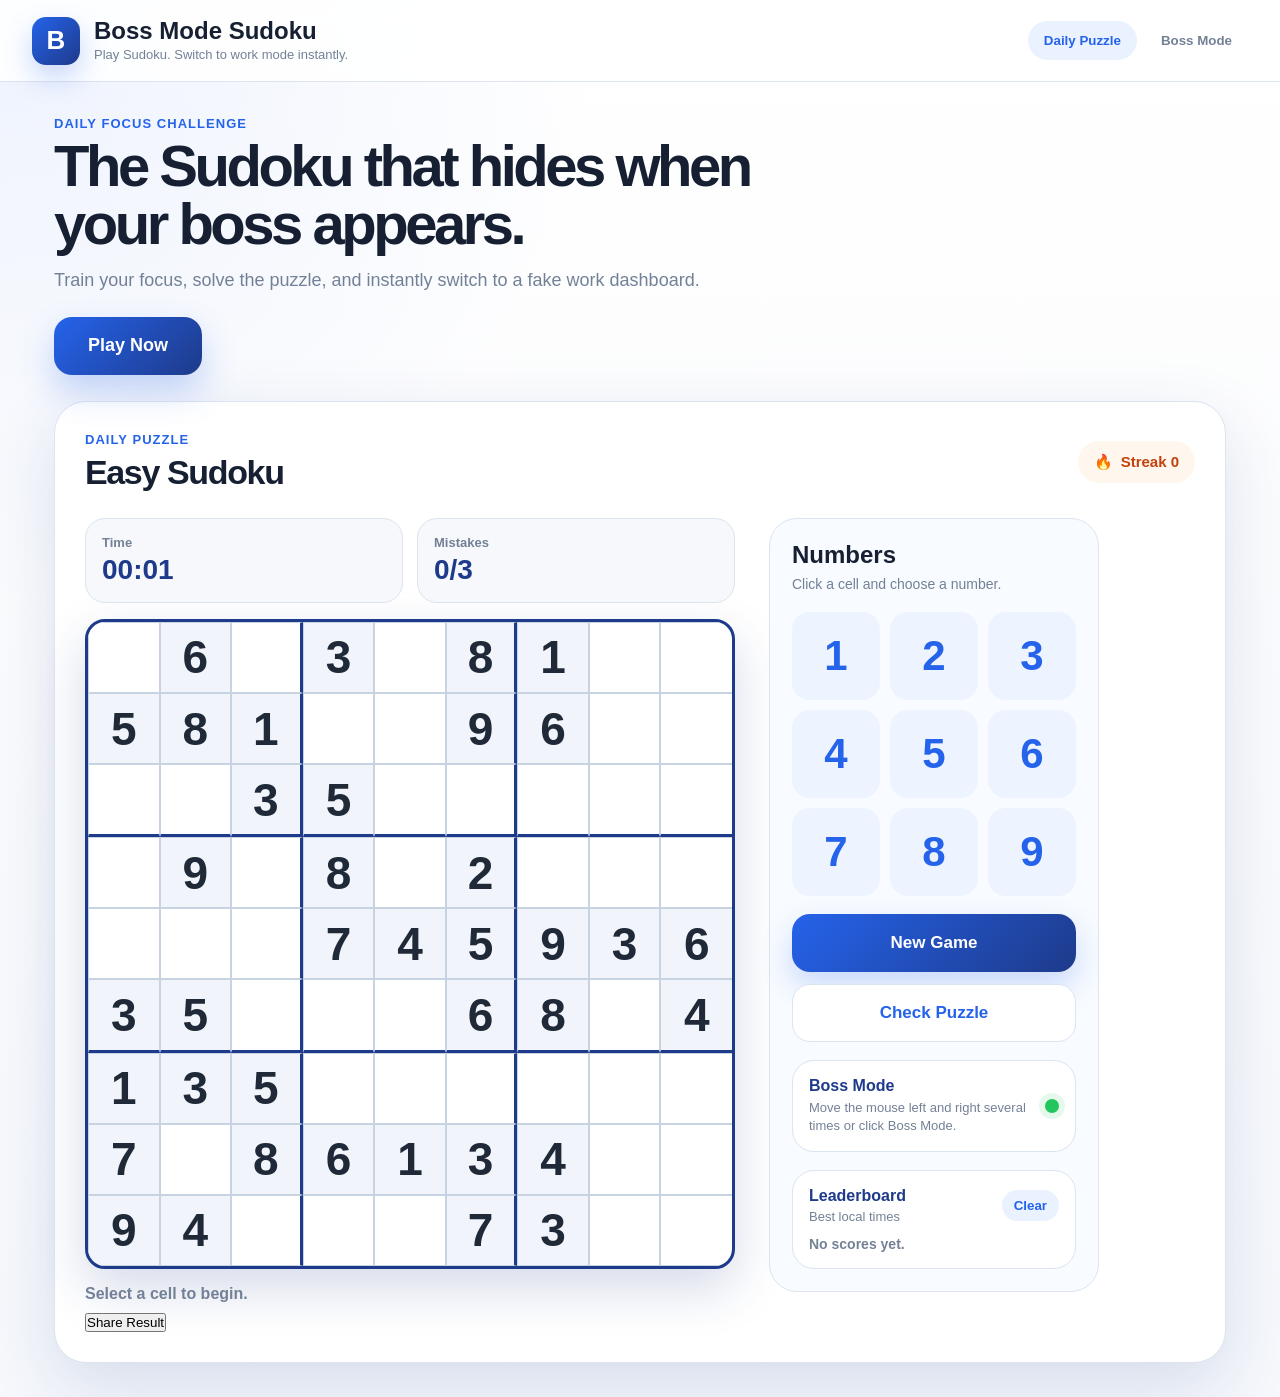
==== index.html @ d453f43e "Add share result button" ====
<!DOCTYPE html>
<html lang="en">
<head>
  <meta charset="UTF-8" />
  <meta name="viewport" content="width=device-width, initial-scale=1.0"/>
  <title>Boss Mode Sudoku | The Sudoku That Hides Instantly</title>
  <meta
    name="description"
    content="Play Sudoku. Switch to a fake work dashboard instantly with Boss Mode."
  />
  <link rel="stylesheet" href="style.css" />
</head>
<body>

<header class="app-header">
  <div class="brand">
    <div class="brand-icon">B</div>

    <div>
      <h1>Boss Mode Sudoku</h1>
      <p>Play Sudoku. Switch to work mode instantly.</p>
    </div>
  </div>

  <nav class="header-nav">
    <button class="nav-item active">Daily Puzzle</button>
    <button class="nav-item" id="bossModeBtn">Boss Mode</button>
  </nav>
</header>

<main class="app-shell">

  <section class="hero">
    <span class="eyebrow">Daily Focus Challenge</span>

    <h2>The Sudoku that hides when your boss appears.</h2>

    <p>
      Train your focus, solve the puzzle, and instantly switch to a fake work dashboard.
    </p>

    <button class="hero-play-btn" id="playNowBtn">Play Now</button>
  </section>

  <section class="game-card">

    <div class="game-top">
      <div>
        <span class="eyebrow">Daily Puzzle</span>
        <h2>Easy Sudoku</h2>
      </div>

      <div class="status-pill">
        <span>🔥</span>
        <strong id="streakText">Streak 0</strong>
      </div>
    </div>

    <div class="game-layout">

      <section class="board-wrap">

        <div class="board-header">
          <div class="info-box">
            <span>Time</span>
            <strong id="timer">00:00</strong>
          </div>

          <div class="info-box">
            <span>Mistakes</span>
            <strong id="errors">0/3</strong>
          </div>
        </div>

        <div class="sudoku-board" id="sudokuBoard"></div>

        <p class="message" id="message">Select a cell to begin.</p>

        <button id="shareBtn" class="share-btn hidden">Share Result</button>

      </section>

      <aside class="side-panel">

        <div class="panel-title">
          <h3>Numbers</h3>
          <p>Click a cell and choose a number.</p>
        </div>

        <div class="number-pad" id="numberPad">
          <button>1</button>
          <button>2</button>
          <button>3</button>
          <button>4</button>
          <button>5</button>
          <button>6</button>
          <button>7</button>
          <button>8</button>
          <button>9</button>
        </div>

        <div class="actions">
          <button class="primary-btn" id="newGameBtn">New Game</button>
          <button class="secondary-btn" id="checkBtn">Check Puzzle</button>
        </div>

        <div class="focus-box">
          <div>
            <strong>Boss Mode</strong>
            <span>
              Move the mouse left and right several times or click Boss Mode.
            </span>
          </div>

          <div class="focus-dot"></div>
        </div>

        <div class="leaderboard-box">
          <div class="leaderboard-header">
            <div>
              <strong>Leaderboard</strong>
              <span>Best local times</span>
            </div>
            <button id="clearLeaderboardBtn">Clear</button>
          </div>

          <ol id="leaderboardList" class="leaderboard-list"></ol>
        </div>

      </aside>

    </div>
  </section>

</main>

<div class="work-screen" id="blackout">
  <div class="work-header">
    <div>
      <h2>Performance Dashboard</h2>
      <p>Quarterly analytics overview</p>
    </div>

    <button id="restoreBtn">Resume Session</button>
  </div>
</div>

<script src="script.js"></script>
</body>
</html>
---- style.css ----
* {
  box-sizing: border-box;
  margin: 0;
  padding: 0;
}

:root {
  --blue: #2563eb;
  --blue-dark: #1e3a8a;
  --blue-soft: #eaf2ff;
  --blue-hover: #dbeafe;
  --text: #172033;
  --muted: #738196;
  --border: #dbe4f0;
  --bg: #f6f8fc;
  --card: #ffffff;
  --error: #ef4444;
  --error-soft: #fee2e2;
  --success: #22c55e;
  --shadow: 0 24px 70px rgba(30, 58, 138, 0.14);
}

body {
  min-height: 100vh;
  background:
    radial-gradient(circle at top left, rgba(37, 99, 235, 0.08), transparent 32%),
    linear-gradient(180deg, #ffffff, var(--bg));
  color: var(--text);
  font-family: Inter, Arial, Helvetica, sans-serif;
}

.app-header {
  height: 82px;
  padding: 0 32px;
  border-bottom: 1px solid var(--border);
  background: rgba(255, 255, 255, 0.86);
  backdrop-filter: blur(14px);
  display: flex;
  align-items: center;
  justify-content: space-between;
}

.brand {
  display: flex;
  align-items: center;
  gap: 14px;
}

.brand-icon {
  width: 48px;
  height: 48px;
  border-radius: 14px;
  background: linear-gradient(135deg, var(--blue), var(--blue-dark));
  color: white;
  display: flex;
  align-items: center;
  justify-content: center;
  font-size: 26px;
  font-weight: 900;
  box-shadow: 0 12px 28px rgba(37, 99, 235, 0.26);
}

.brand h1 {
  font-size: 24px;
  line-height: 1;
}

.brand p {
  margin-top: 4px;
  font-size: 13px;
  color: var(--muted);
}

.header-nav {
  display: flex;
  align-items: center;
  gap: 8px;
}

.nav-item {
  border: none;
  background: transparent;
  color: var(--muted);
  font-weight: 800;
  padding: 12px 16px;
  border-radius: 999px;
  cursor: pointer;
}

.nav-item.active {
  color: var(--blue);
  background: var(--blue-soft);
}

.app-shell {
  max-width: 1220px;
  margin: 0 auto;
  padding: 34px 24px;
}

.hero {
  max-width: 780px;
  margin-bottom: 26px;
}

.eyebrow {
  display: block;
  color: var(--blue);
  font-size: 13px;
  font-weight: 900;
  text-transform: uppercase;
  letter-spacing: 0.08em;
  margin-bottom: 6px;
}

.hero h2 {
  font-size: clamp(36px, 5vw, 58px);
  line-height: 1;
  letter-spacing: -0.06em;
  margin-bottom: 14px;
  color: var(--text);
}

.hero p {
  max-width: 660px;
  color: var(--muted);
  font-size: 18px;
  line-height: 1.55;
}

.hero-play-btn {
  margin-top: 22px;
  height: 58px;
  padding: 0 34px;
  border: none;
  border-radius: 18px;
  background: linear-gradient(135deg, var(--blue), var(--blue-dark));
  color: white;
  font-size: 18px;
  font-weight: 900;
  cursor: pointer;
  box-shadow: 0 16px 34px rgba(37, 99, 235, 0.25);
  transition: transform 0.15s ease, box-shadow 0.15s ease;
}

.hero-play-btn:hover {
  transform: translateY(-2px);
  box-shadow: 0 20px 44px rgba(37, 99, 235, 0.32);
}

.game-card {
  background: var(--card);
  border: 1px solid var(--border);
  border-radius: 32px;
  padding: 30px;
  box-shadow: var(--shadow);
}

.game-top {
  display: flex;
  justify-content: space-between;
  align-items: center;
  margin-bottom: 26px;
}

.game-top h2 {
  font-size: 34px;
  letter-spacing: -0.04em;
}

.status-pill {
  display: flex;
  align-items: center;
  gap: 8px;
  padding: 12px 16px;
  border-radius: 999px;
  background: #fff7ed;
  color: #c2410c;
  font-size: 15px;
}

.game-layout {
  display: grid;
  grid-template-columns: minmax(420px, 650px) 330px;
  gap: 34px;
  align-items: start;
}

.board-header {
  display: flex;
  gap: 14px;
  margin-bottom: 16px;
}

.info-box {
  flex: 1;
  background: var(--bg);
  border: 1px solid var(--border);
  border-radius: 20px;
  padding: 16px;
}

.info-box span {
  display: block;
  color: var(--muted);
  font-size: 13px;
  font-weight: 800;
  margin-bottom: 4px;
}

.info-box strong {
  color: var(--blue-dark);
  font-size: 28px;
}

.sudoku-board {
  width: 100%;
  aspect-ratio: 1 / 1;
  display: grid;
  grid-template-columns: repeat(9, 1fr);
  border: 3px solid var(--blue-dark);
  border-radius: 20px;
  overflow: hidden;
  background: var(--blue-dark);
  box-shadow: 0 20px 50px rgba(30, 58, 138, 0.18);
}

.cell {
  background: white;
  border: 1px solid #c8d3e2;
  color: var(--blue-dark);
  display: flex;
  align-items: center;
  justify-content: center;
  font-size: clamp(22px, 4.2vw, 46px);
  font-weight: 700;
  cursor: pointer;
  user-select: none;
  transition: background 0.15s ease, transform 0.12s ease, color 0.15s ease;
}

.cell:hover {
  background: #f4f8ff;
}

.cell.fixed {
  background: #f1f5fb;
  color: #1f2937;
  font-weight: 900;
}

.cell.selected {
  background: #bfdbfe;
  transform: scale(1.04);
  z-index: 3;
  box-shadow: inset 0 0 0 3px var(--blue);
}

.cell.related {
  background: var(--blue-soft);
}

.cell.same-number {
  background: #dbeafe;
  color: var(--blue);
}

.cell.correct-pop {
  animation: pop 0.18s ease;
}

.cell.error {
  background: var(--error-soft);
  color: var(--error);
  animation: shake 0.22s ease;
}

.cell:nth-child(3n) {
  border-right: 3px solid var(--blue-dark);
}

.cell:nth-child(9n) {
  border-right: none;
}

.cell:nth-child(n + 19):nth-child(-n + 27),
.cell:nth-child(n + 46):nth-child(-n + 54) {
  border-bottom: 3px solid var(--blue-dark);
}

.message {
  min-height: 28px;
  margin-top: 16px;
  color: var(--muted);
  font-weight: 800;
  font-size: 16px;
}

.side-panel {
  background: #f8fbff;
  border: 1px solid var(--border);
  border-radius: 28px;
  padding: 22px;
}

.panel-title {
  margin-bottom: 18px;
}

.panel-title h3 {
  font-size: 24px;
  margin-bottom: 6px;
}

.panel-title p {
  color: var(--muted);
  font-size: 14px;
  line-height: 1.4;
}

.number-pad {
  display: grid;
  grid-template-columns: repeat(3, 1fr);
  gap: 10px;
}

.number-pad button {
  height: 88px;
  border: none;
  border-radius: 18px;
  background: #edf4ff;
  color: var(--blue);
  font-size: 42px;
  font-weight: 900;
  cursor: pointer;
  transition: transform 0.15s ease, background 0.15s ease, box-shadow 0.15s ease;
}

.number-pad button:hover {
  background: var(--blue-hover);
  transform: translateY(-2px);
  box-shadow: 0 12px 26px rgba(37, 99, 235, 0.14);
}

.actions {
  display: grid;
  gap: 12px;
  margin-top: 18px;
}

.primary-btn,
.secondary-btn {
  height: 58px;
  border: none;
  border-radius: 18px;
  font-size: 17px;
  font-weight: 900;
  cursor: pointer;
  transition: transform 0.15s ease, box-shadow 0.15s ease, background 0.15s ease;
}

.primary-btn {
  background: linear-gradient(135deg, var(--blue), var(--blue-dark));
  color: white;
  box-shadow: 0 14px 30px rgba(37, 99, 235, 0.22);
}

.secondary-btn {
  background: white;
  color: var(--blue);
  border: 1px solid var(--border);
}

.primary-btn:hover,
.secondary-btn:hover {
  transform: translateY(-2px);
}

.focus-box {
  margin-top: 18px;
  padding: 16px;
  border-radius: 22px;
  background: white;
  border: 1px solid var(--border);
  display: flex;
  align-items: center;
  gap: 14px;
}

.focus-box strong {
  display: block;
  color: var(--blue-dark);
  margin-bottom: 4px;
}

.focus-box span {
  display: block;
  color: var(--muted);
  font-size: 13px;
  line-height: 1.35;
}

.focus-dot {
  width: 14px;
  height: 14px;
  border-radius: 50%;
  background: var(--success);
  box-shadow: 0 0 0 6px rgba(34, 197, 94, 0.12);
  flex-shrink: 0;
}

.leaderboard-box {
  margin-top: 18px;
  padding: 16px;
  border-radius: 22px;
  background: white;
  border: 1px solid var(--border);
}

.leaderboard-header {
  display: flex;
  align-items: center;
  justify-content: space-between;
  gap: 16px;
  margin-bottom: 12px;
}

.leaderboard-header strong {
  display: block;
  color: var(--blue-dark);
  margin-bottom: 4px;
}

.leaderboard-header span {
  display: block;
  color: var(--muted);
  font-size: 13px;
}

.leaderboard-header button {
  border: none;
  background: var(--blue-soft);
  color: var(--blue);
  padding: 8px 12px;
  border-radius: 999px;
  font-weight: 900;
  cursor: pointer;
}

.leaderboard-list {
  list-style-position: inside;
  display: grid;
  gap: 8px;
  color: var(--text);
  font-weight: 800;
}

.leaderboard-list li {
  padding: 10px 12px;
  border-radius: 14px;
  background: #f8fbff;
  border: 1px solid var(--border);
}

.leaderboard-empty {
  color: var(--muted);
  font-size: 14px;
  font-weight: 700;
}

/* FAKE WORK SCREEN */

.work-screen {
  position: fixed;
  inset: 0;
  background: #f4f7fb;
  color: #172033;
  display: none;
  z-index: 999;
  padding: 34px;
  overflow: auto;
  font-family: Arial, Helvetica, sans-serif;
}

.work-screen.active {
  display: block;
}

.work-header {
  max-width: 1100px;
  margin: 0 auto 28px;
  display: flex;
  align-items: center;
  justify-content: space-between;
}

.work-header h2 {
  font-size: 34px;
  color: #172033;
  margin-bottom: 6px;
}

.work-header p {
  color: #64748b;
}

.work-header button {
  border: none;
  background: #2563eb;
  color: #fff;
  padding: 12px 22px;
  border-radius: 10px;
  font-weight: 700;
  cursor: pointer;
}

.work-grid {
  max-width: 1100px;
  margin: 0 auto 24px;
  display: grid;
  grid-template-columns: repeat(3, 1fr);
  gap: 18px;
}

.work-card {
  background: #fff;
  border: 1px solid #dbe4f0;
  border-radius: 18px;
  padding: 22px;
  box-shadow: 0 12px 30px rgba(15, 23, 42, 0.06);
}

.work-card span {
  display: block;
  color: #64748b;
  font-size: 14px;
  margin-bottom: 10px;
}

.work-card strong {
  display: block;
  color: #0f172a;
  font-size: 32px;
  margin-bottom: 8px;
}

.work-card p {
  color: #64748b;
  font-size: 14px;
}

.work-card .positive {
  color: #16a34a;
}

.work-main {
  max-width: 1100px;
  margin: 0 auto;
  display: grid;
  grid-template-columns: 1.6fr 0.9fr;
  gap: 18px;
}

.work-table,
.work-notes {
  background: #fff;
  border: 1px solid #dbe4f0;
  border-radius: 18px;
  padding: 24px;
  box-shadow: 0 12px 30px rgba(15, 23, 42, 0.06);
}

.work-table h3,
.work-notes h3 {
  margin-bottom: 18px;
  color: #172033;
}

.work-table table {
  width: 100%;
  border-collapse: collapse;
}

.work-table th,
.work-table td {
  padding: 16px;
  border-bottom: 1px solid #e5eaf2;
  text-align: left;
}

.work-table th {
  color: #64748b;
  font-size: 14px;
}

.work-table td {
  color: #172033;
  font-weight: 600;
}

.badge {
  display: inline-block;
  padding: 6px 10px;
  border-radius: 999px;
  font-size: 12px;
  font-weight: 800;
}

.badge.blue {
  background: #dbeafe;
  color: #1d4ed8;
}

.badge.orange {
  background: #ffedd5;
  color: #c2410c;
}

.badge.green {
  background: #dcfce7;
  color: #15803d;
}

.work-notes p {
  color: #64748b;
  line-height: 1.5;
  margin-bottom: 24px;
}

.fake-chart {
  height: 220px;
  display: flex;
  align-items: end;
  gap: 12px;
  padding: 18px;
  border-radius: 16px;
  background: #f8fafc;
  border: 1px solid #e2e8f0;
}

.fake-chart div {
  flex: 1;
  border-radius: 10px 10px 0 0;
  background: linear-gradient(180deg, #60a5fa, #2563eb);
}

@keyframes pop {
  from { transform: scale(0.82); }
  to { transform: scale(1); }
}

@keyframes shake {
  0%, 100% { transform: translateX(0); }
  25% { transform: translateX(-4px); }
  75% { transform: translateX(4px); }
}

@media (max-width: 980px) {
  .app-header {
    height: auto;
    padding: 18px;
  }

  .header-nav {
    display: none;
  }

  .game-layout {
    grid-template-columns: 1fr;
  }

  .side-panel {
    width: 100%;
  }

  .number-pad button {
    height: 76px;
  }

  .work-main,
  .work-grid {
    grid-template-columns: 1fr;
  }
}

@media (max-width: 560px) {
  .app-shell {
    padding: 16px 10px;
  }

  .hero h2 {
    font-size: 34px;
  }

  .hero p {
    font-size: 16px;
  }

  .game-card {
    padding: 16px;
    border-radius: 22px;
  }

  .game-top {
    align-items: flex-start;
    gap: 14px;
    flex-direction: column;
  }

  .game-top h2 {
    font-size: 28px;
  }

  .brand h1 {
    font-size: 20px;
  }

  .brand p {
    display: none;
  }

  .brand-icon {
    width: 42px;
    height: 42px;
  }

  .board-header {
    gap: 8px;
  }

  .info-box {
    padding: 12px;
    border-radius: 16px;
  }

  .info-box strong {
    font-size: 22px;
  }

  .sudoku-board {
    border-radius: 14px;
  }

  .side-panel {
    padding: 16px;
    border-radius: 22px;
  }

  .number-pad {
    gap: 8px;
  }

  .number-pad button {
    height: 64px;
    border-radius: 14px;
    font-size: 34px;
  }

  .work-screen {
    padding: 20px;
  }

  .work-header {
    align-items: flex-start;
    flex-direction: column;
    gap: 14px;
  }

  .work-table {
    overflow-x: auto;
  }

  .work-header h2 {
    font-size: 28px;
  }
  .share-btn{
  margin-top:16px;
  width:100%;
  height:56px;
  border:none;
  border-radius:18px;
  background:linear-gradient(135deg,#16a34a,#15803d);
  color:#fff;
  font-size:17px;
  font-weight:900;
  cursor:pointer;
  transition:transform .15s ease,opacity .15s ease;
}

.share-btn:hover{
  transform:translateY(-2px);
}

.hidden{
  display:none;
}
}
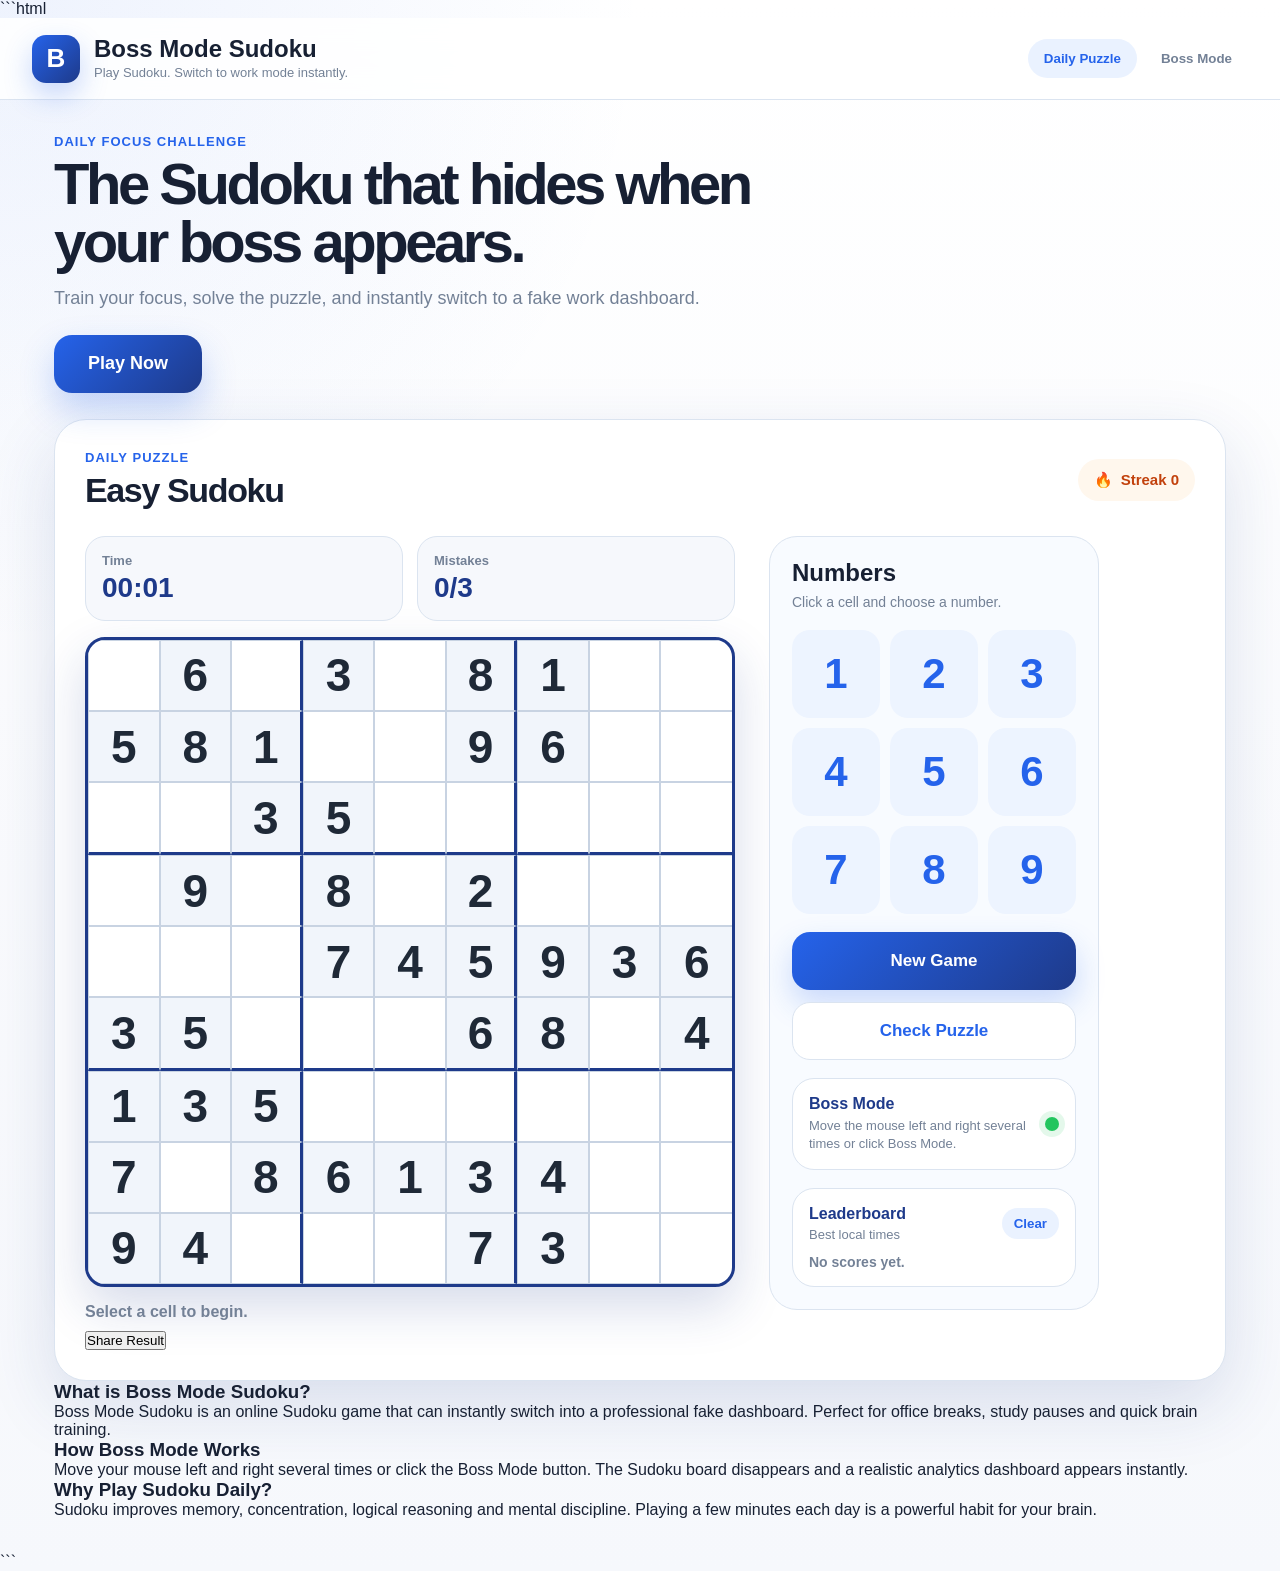
==== commit 42ba869d: "Add SEO content section" ====
--- a/index.html
+++ b/index.html
@@ -1,18 +1,27 @@
+```html
 <!DOCTYPE html>
 <html lang="en">
 <head>
   <meta charset="UTF-8" />
   <meta name="viewport" content="width=device-width, initial-scale=1.0"/>
   <title>Boss Mode Sudoku | The Sudoku That Hides Instantly</title>
+
   <meta
     name="description"
-    content="Play Sudoku. Switch to a fake work dashboard instantly with Boss Mode."
+    content="Play Boss Mode Sudoku online. Solve Sudoku and instantly switch to a fake work dashboard."
   />
+
+  <meta
+    name="keywords"
+    content="sudoku online, sudoku game, boss mode sudoku, office game, hidden game, work mode game"
+  />
+
   <link rel="stylesheet" href="style.css" />
 </head>
 <body>
 
 <header class="app-header">
+
   <div class="brand">
     <div class="brand-icon">B</div>
 
@@ -26,11 +35,13 @@
     <button class="nav-item active">Daily Puzzle</button>
     <button class="nav-item" id="bossModeBtn">Boss Mode</button>
   </nav>
+
 </header>
 
 <main class="app-shell">
 
   <section class="hero">
+
     <span class="eyebrow">Daily Focus Challenge</span>
 
     <h2>The Sudoku that hides when your boss appears.</h2>
@@ -40,11 +51,13 @@
     </p>
 
     <button class="hero-play-btn" id="playNowBtn">Play Now</button>
+
   </section>
 
   <section class="game-card">
 
     <div class="game-top">
+
       <div>
         <span class="eyebrow">Daily Puzzle</span>
         <h2>Easy Sudoku</h2>
@@ -54,6 +67,7 @@
         <span>🔥</span>
         <strong id="streakText">Streak 0</strong>
       </div>
+
     </div>
 
     <div class="game-layout">
@@ -61,6 +75,7 @@
       <section class="board-wrap">
 
         <div class="board-header">
+
           <div class="info-box">
             <span>Time</span>
             <strong id="timer">00:00</strong>
@@ -70,13 +85,16 @@
             <span>Mistakes</span>
             <strong id="errors">0/3</strong>
           </div>
+
         </div>
 
         <div class="sudoku-board" id="sudokuBoard"></div>
 
         <p class="message" id="message">Select a cell to begin.</p>
 
-        <button id="shareBtn" class="share-btn hidden">Share Result</button>
+        <button id="shareBtn" class="share-btn hidden">
+          Share Result
+        </button>
 
       </section>
 
@@ -116,35 +134,170 @@
         </div>
 
         <div class="leaderboard-box">
+
           <div class="leaderboard-header">
             <div>
               <strong>Leaderboard</strong>
               <span>Best local times</span>
             </div>
+
             <button id="clearLeaderboardBtn">Clear</button>
           </div>
 
           <ol id="leaderboardList" class="leaderboard-list"></ol>
+
         </div>
 
       </aside>
 
     </div>
+
   </section>
 
+  <!-- SEO SECTION -->
+
+  <section class="seo-section">
+
+    <div class="seo-card">
+      <h3>What is Boss Mode Sudoku?</h3>
+
+      <p>
+        Boss Mode Sudoku is an online Sudoku game that can instantly switch
+        into a professional fake dashboard. Perfect for office breaks,
+        study pauses and quick brain training.
+      </p>
+    </div>
+
+    <div class="seo-card">
+      <h3>How Boss Mode Works</h3>
+
+      <p>
+        Move your mouse left and right several times or click the Boss Mode
+        button. The Sudoku board disappears and a realistic analytics
+        dashboard appears instantly.
+      </p>
+    </div>
+
+    <div class="seo-card">
+      <h3>Why Play Sudoku Daily?</h3>
+
+      <p>
+        Sudoku improves memory, concentration, logical reasoning and mental
+        discipline. Playing a few minutes each day is a powerful habit for
+        your brain.
+      </p>
+    </div>
+
+  </section>
+
 </main>
 
+<!-- WORK SCREEN -->
+
 <div class="work-screen" id="blackout">
+
   <div class="work-header">
+
     <div>
       <h2>Performance Dashboard</h2>
       <p>Quarterly analytics overview</p>
     </div>
 
     <button id="restoreBtn">Resume Session</button>
+
   </div>
+
+  <div class="work-grid">
+
+    <div class="work-card">
+      <span>Revenue</span>
+      <strong>$48,920</strong>
+      <p class="positive">+12.4% this month</p>
+    </div>
+
+    <div class="work-card">
+      <span>Tasks</span>
+      <strong>27</strong>
+      <p>8 pending review</p>
+    </div>
+
+    <div class="work-card">
+      <span>Meetings</span>
+      <strong>5</strong>
+      <p>Today</p>
+    </div>
+
+  </div>
+
+  <div class="work-main">
+
+    <div class="work-table">
+
+      <h3>Current Projects</h3>
+
+      <table>
+        <thead>
+          <tr>
+            <th>Project</th>
+            <th>Status</th>
+            <th>Deadline</th>
+          </tr>
+        </thead>
+
+        <tbody>
+          <tr>
+            <td>Client Report</td>
+            <td>In Progress</td>
+            <td>Today</td>
+          </tr>
+
+          <tr>
+            <td>Budget Review</td>
+            <td>Pending</td>
+            <td>Tomorrow</td>
+          </tr>
+
+          <tr>
+            <td>Marketing Analysis</td>
+            <td>Completed</td>
+            <td>Yesterday</td>
+          </tr>
+
+          <tr>
+            <td>Performance Forecast</td>
+            <td>In Progress</td>
+            <td>Friday</td>
+          </tr>
+        </tbody>
+      </table>
+
+    </div>
+
+    <div class="work-notes">
+
+      <h3>Internal Notes</h3>
+
+      <p>
+        Final review scheduled for the afternoon. Please update all figures
+        before the next status meeting.
+      </p>
+
+      <div class="fake-chart">
+        <div style="height:42%"></div>
+        <div style="height:65%"></div>
+        <div style="height:54%"></div>
+        <div style="height:78%"></div>
+        <div style="height:90%"></div>
+        <div style="height:70%"></div>
+      </div>
+
+    </div>
+
+  </div>
+
 </div>
 
 <script src="script.js"></script>
 </body>
-</html>+</html>
+```
--- a/style.css
+++ b/style.css
@@ -794,4 +794,36 @@
 .hidden{
   display:none;
 }
+.seo-section{
+  margin-top:32px;
+  display:grid;
+  grid-template-columns:repeat(3,1fr);
+  gap:18px;
+}
+
+.seo-card{
+  background:#ffffff;
+  border:1px solid #dbe4f0;
+  border-radius:24px;
+  padding:24px;
+  box-shadow:0 12px 30px rgba(15,23,42,.05);
+}
+
+.seo-card h3{
+  font-size:22px;
+  margin-bottom:12px;
+  color:#172033;
+}
+
+.seo-card p{
+  color:#64748b;
+  line-height:1.6;
+  font-size:15px;
+}
+
+@media(max-width:980px){
+  .seo-section{
+    grid-template-columns:1fr;
+  }
+}
 }
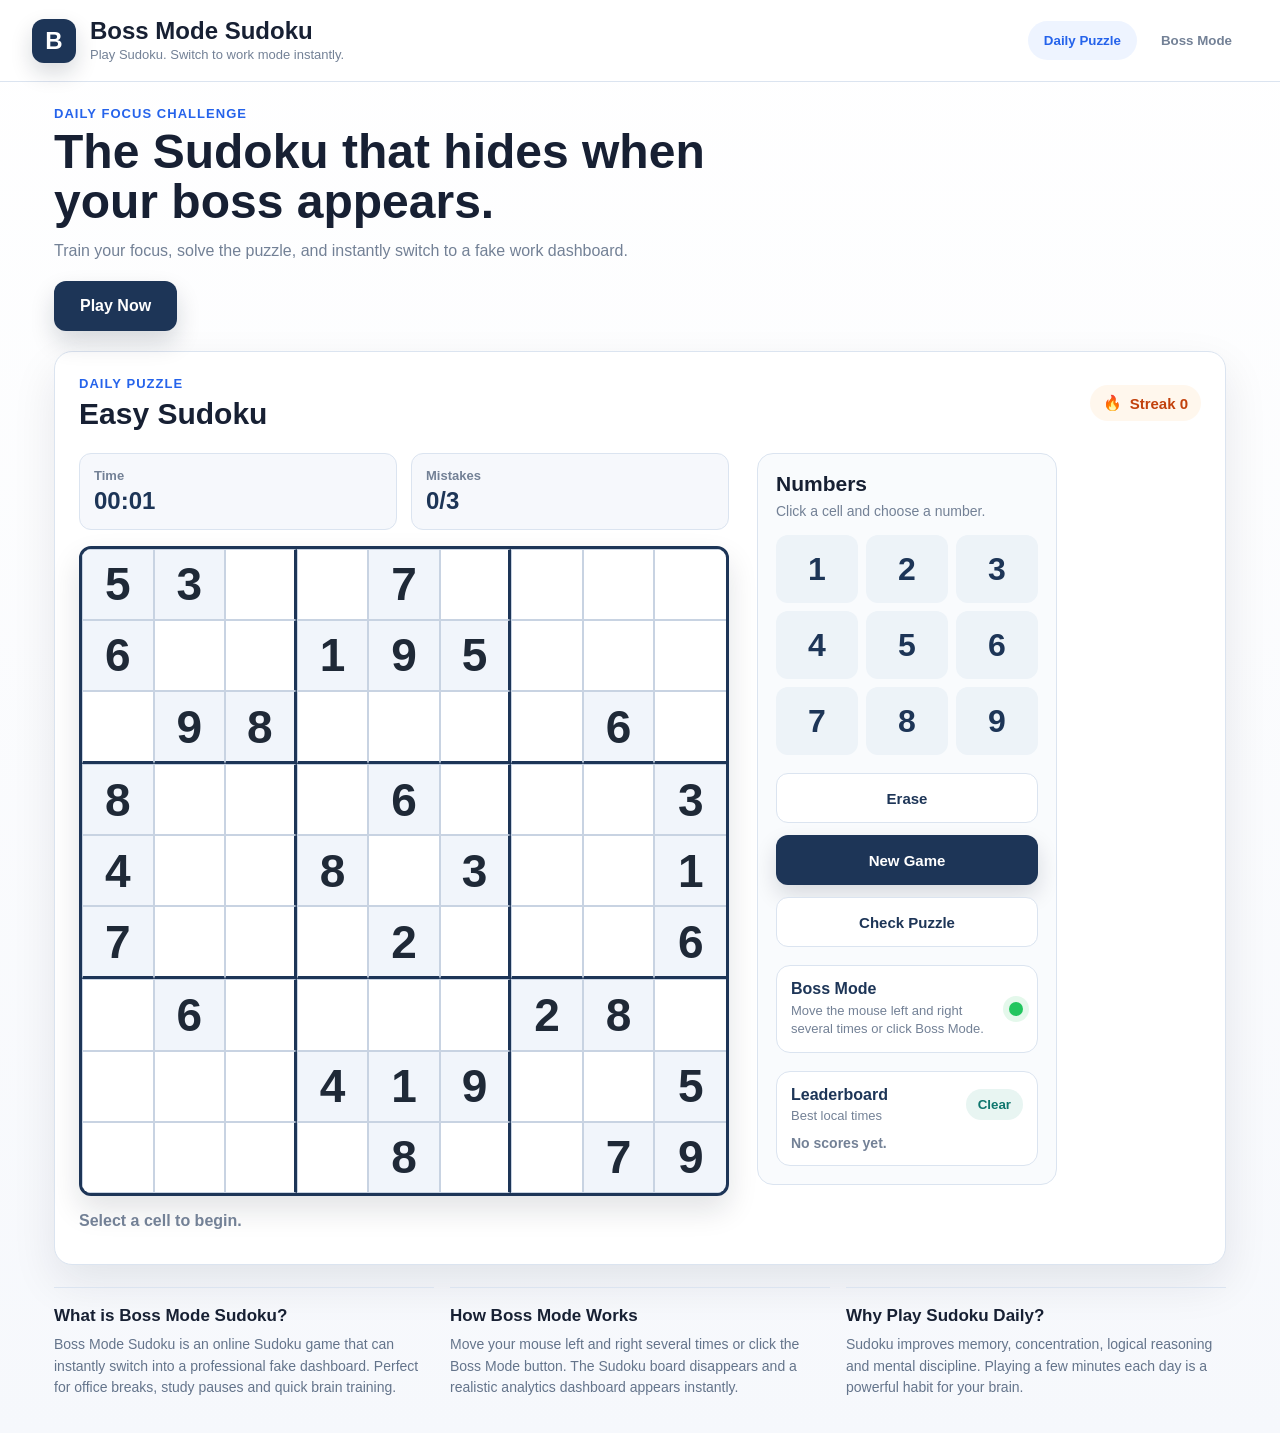
==== commit a141c3b3: "Change some stuff" ====
--- a/index.html
+++ b/index.html
@@ -1,4 +1,3 @@
-```html
 <!DOCTYPE html>
 <html lang="en">
 <head>
@@ -118,6 +117,7 @@
         </div>
 
         <div class="actions">
+          <button class="secondary-btn" id="eraseBtn">Erase</button>
           <button class="primary-btn" id="newGameBtn">New Game</button>
           <button class="secondary-btn" id="checkBtn">Check Puzzle</button>
         </div>
@@ -300,4 +300,3 @@
 <script src="script.js"></script>
 </body>
 </html>
-```
--- a/style.css
+++ b/style.css
@@ -6,9 +6,11 @@
 
 :root {
   --blue: #2563eb;
-  --blue-dark: #1e3a8a;
-  --blue-soft: #eaf2ff;
-  --blue-hover: #dbeafe;
+  --blue-dark: #1d3557;
+  --blue-soft: #eef4ff;
+  --blue-hover: #dbe7fb;
+  --accent: #0f766e;
+  --accent-soft: #e8f5f2;
   --text: #172033;
   --muted: #738196;
   --border: #dbe4f0;
@@ -17,14 +19,12 @@
   --error: #ef4444;
   --error-soft: #fee2e2;
   --success: #22c55e;
-  --shadow: 0 24px 70px rgba(30, 58, 138, 0.14);
+  --shadow: 0 18px 45px rgba(15, 23, 42, 0.09);
 }
 
 body {
   min-height: 100vh;
-  background:
-    radial-gradient(circle at top left, rgba(37, 99, 235, 0.08), transparent 32%),
-    linear-gradient(180deg, #ffffff, var(--bg));
+  background: linear-gradient(180deg, #ffffff, var(--bg));
   color: var(--text);
   font-family: Inter, Arial, Helvetica, sans-serif;
 }
@@ -47,17 +47,17 @@
 }
 
 .brand-icon {
-  width: 48px;
-  height: 48px;
-  border-radius: 14px;
-  background: linear-gradient(135deg, var(--blue), var(--blue-dark));
+  width: 44px;
+  height: 44px;
+  border-radius: 12px;
+  background: var(--blue-dark);
   color: white;
   display: flex;
   align-items: center;
   justify-content: center;
-  font-size: 26px;
+  font-size: 24px;
   font-weight: 900;
-  box-shadow: 0 12px 28px rgba(37, 99, 235, 0.26);
+  box-shadow: 0 10px 22px rgba(15, 23, 42, 0.16);
 }
 
 .brand h1 {
@@ -95,12 +95,12 @@
 .app-shell {
   max-width: 1220px;
   margin: 0 auto;
-  padding: 34px 24px;
+  padding: 24px 24px 34px;
 }
 
 .hero {
-  max-width: 780px;
-  margin-bottom: 26px;
+  max-width: 700px;
+  margin-bottom: 20px;
 }
 
 .eyebrow {
@@ -114,45 +114,45 @@
 }
 
 .hero h2 {
-  font-size: clamp(36px, 5vw, 58px);
-  line-height: 1;
-  letter-spacing: -0.06em;
-  margin-bottom: 14px;
+  font-size: clamp(32px, 4vw, 48px);
+  line-height: 1.04;
+  letter-spacing: 0;
+  margin-bottom: 12px;
   color: var(--text);
 }
 
 .hero p {
   max-width: 660px;
   color: var(--muted);
-  font-size: 18px;
-  line-height: 1.55;
+  font-size: 16px;
+  line-height: 1.5;
 }
 
 .hero-play-btn {
-  margin-top: 22px;
-  height: 58px;
-  padding: 0 34px;
+  margin-top: 18px;
+  height: 50px;
+  padding: 0 26px;
   border: none;
-  border-radius: 18px;
-  background: linear-gradient(135deg, var(--blue), var(--blue-dark));
+  border-radius: 12px;
+  background: var(--blue-dark);
   color: white;
-  font-size: 18px;
+  font-size: 16px;
   font-weight: 900;
   cursor: pointer;
-  box-shadow: 0 16px 34px rgba(37, 99, 235, 0.25);
+  box-shadow: 0 12px 24px rgba(15, 23, 42, 0.16);
   transition: transform 0.15s ease, box-shadow 0.15s ease;
 }
 
 .hero-play-btn:hover {
   transform: translateY(-2px);
-  box-shadow: 0 20px 44px rgba(37, 99, 235, 0.32);
+  box-shadow: 0 16px 30px rgba(15, 23, 42, 0.2);
 }
 
 .game-card {
   background: var(--card);
   border: 1px solid var(--border);
-  border-radius: 32px;
-  padding: 30px;
+  border-radius: 18px;
+  padding: 24px;
   box-shadow: var(--shadow);
 }
 
@@ -160,19 +160,19 @@
   display: flex;
   justify-content: space-between;
   align-items: center;
-  margin-bottom: 26px;
+  margin-bottom: 22px;
 }
 
 .game-top h2 {
-  font-size: 34px;
-  letter-spacing: -0.04em;
+  font-size: 30px;
+  letter-spacing: 0;
 }
 
 .status-pill {
   display: flex;
   align-items: center;
   gap: 8px;
-  padding: 12px 16px;
+  padding: 9px 13px;
   border-radius: 999px;
   background: #fff7ed;
   color: #c2410c;
@@ -181,8 +181,8 @@
 
 .game-layout {
   display: grid;
-  grid-template-columns: minmax(420px, 650px) 330px;
-  gap: 34px;
+  grid-template-columns: minmax(420px, 650px) 300px;
+  gap: 28px;
   align-items: start;
 }
 
@@ -196,8 +196,8 @@
   flex: 1;
   background: var(--bg);
   border: 1px solid var(--border);
-  border-radius: 20px;
-  padding: 16px;
+  border-radius: 12px;
+  padding: 14px;
 }
 
 .info-box span {
@@ -210,7 +210,7 @@
 
 .info-box strong {
   color: var(--blue-dark);
-  font-size: 28px;
+  font-size: 24px;
 }
 
 .sudoku-board {
@@ -219,10 +219,10 @@
   display: grid;
   grid-template-columns: repeat(9, 1fr);
   border: 3px solid var(--blue-dark);
-  border-radius: 20px;
+  border-radius: 12px;
   overflow: hidden;
   background: var(--blue-dark);
-  box-shadow: 0 20px 50px rgba(30, 58, 138, 0.18);
+  box-shadow: 0 14px 30px rgba(15, 23, 42, 0.12);
 }
 
 .cell {
@@ -250,19 +250,19 @@
 }
 
 .cell.selected {
-  background: #bfdbfe;
+  background: #d5f0ea;
   transform: scale(1.04);
   z-index: 3;
-  box-shadow: inset 0 0 0 3px var(--blue);
+  box-shadow: inset 0 0 0 3px var(--accent);
 }
 
 .cell.related {
-  background: var(--blue-soft);
+  background: #f1f6fb;
 }
 
 .cell.same-number {
-  background: #dbeafe;
-  color: var(--blue);
+  background: var(--accent-soft);
+  color: var(--accent);
 }
 
 .cell.correct-pop {
@@ -297,18 +297,18 @@
 }
 
 .side-panel {
-  background: #f8fbff;
+  background: #f9fbfd;
   border: 1px solid var(--border);
-  border-radius: 28px;
-  padding: 22px;
+  border-radius: 16px;
+  padding: 18px;
 }
 
 .panel-title {
-  margin-bottom: 18px;
+  margin-bottom: 14px;
 }
 
 .panel-title h3 {
-  font-size: 24px;
+  font-size: 21px;
   margin-bottom: 6px;
 }
 
@@ -321,25 +321,25 @@
 .number-pad {
   display: grid;
   grid-template-columns: repeat(3, 1fr);
-  gap: 10px;
+  gap: 8px;
 }
 
 .number-pad button {
-  height: 88px;
+  height: 68px;
   border: none;
-  border-radius: 18px;
-  background: #edf4ff;
-  color: var(--blue);
-  font-size: 42px;
+  border-radius: 12px;
+  background: #edf3f8;
+  color: var(--blue-dark);
+  font-size: 32px;
   font-weight: 900;
   cursor: pointer;
   transition: transform 0.15s ease, background 0.15s ease, box-shadow 0.15s ease;
 }
 
 .number-pad button:hover {
-  background: var(--blue-hover);
+  background: var(--accent-soft);
   transform: translateY(-2px);
-  box-shadow: 0 12px 26px rgba(37, 99, 235, 0.14);
+  box-shadow: 0 10px 20px rgba(15, 23, 42, 0.1);
 }
 
 .actions {
@@ -350,24 +350,24 @@
 
 .primary-btn,
 .secondary-btn {
-  height: 58px;
+  height: 50px;
   border: none;
-  border-radius: 18px;
-  font-size: 17px;
+  border-radius: 12px;
+  font-size: 15px;
   font-weight: 900;
   cursor: pointer;
   transition: transform 0.15s ease, box-shadow 0.15s ease, background 0.15s ease;
 }
 
 .primary-btn {
-  background: linear-gradient(135deg, var(--blue), var(--blue-dark));
+  background: var(--blue-dark);
   color: white;
-  box-shadow: 0 14px 30px rgba(37, 99, 235, 0.22);
+  box-shadow: 0 10px 22px rgba(15, 23, 42, 0.14);
 }
 
 .secondary-btn {
   background: white;
-  color: var(--blue);
+  color: var(--blue-dark);
   border: 1px solid var(--border);
 }
 
@@ -378,8 +378,8 @@
 
 .focus-box {
   margin-top: 18px;
-  padding: 16px;
-  border-radius: 22px;
+  padding: 14px;
+  border-radius: 14px;
   background: white;
   border: 1px solid var(--border);
   display: flex;
@@ -411,8 +411,8 @@
 
 .leaderboard-box {
   margin-top: 18px;
-  padding: 16px;
-  border-radius: 22px;
+  padding: 14px;
+  border-radius: 14px;
   background: white;
   border: 1px solid var(--border);
 }
@@ -439,8 +439,8 @@
 
 .leaderboard-header button {
   border: none;
-  background: var(--blue-soft);
-  color: var(--blue);
+  background: var(--accent-soft);
+  color: var(--accent);
   padding: 8px 12px;
   border-radius: 999px;
   font-weight: 900;
@@ -457,7 +457,7 @@
 
 .leaderboard-list li {
   padding: 10px 12px;
-  border-radius: 14px;
+  border-radius: 10px;
   background: #f8fbff;
   border: 1px solid var(--border);
 }
@@ -644,6 +644,53 @@
   background: linear-gradient(180deg, #60a5fa, #2563eb);
 }
 
+.share-btn {
+  margin-top: 16px;
+  width: 100%;
+  height: 50px;
+  border: none;
+  border-radius: 12px;
+  background: var(--accent);
+  color: #fff;
+  font-size: 15px;
+  font-weight: 900;
+  cursor: pointer;
+  transition: transform 0.15s ease, opacity 0.15s ease;
+}
+
+.share-btn:hover {
+  transform: translateY(-2px);
+}
+
+.hidden {
+  display: none;
+}
+
+.seo-section {
+  margin-top: 22px;
+  display: grid;
+  grid-template-columns: repeat(3, 1fr);
+  gap: 16px;
+}
+
+.seo-card {
+  background: transparent;
+  border-top: 1px solid var(--border);
+  padding: 18px 0 0;
+}
+
+.seo-card h3 {
+  font-size: 17px;
+  margin-bottom: 8px;
+  color: #172033;
+}
+
+.seo-card p {
+  color: #64748b;
+  line-height: 1.55;
+  font-size: 14px;
+}
+
 @keyframes pop {
   from { transform: scale(0.82); }
   to { transform: scale(1); }
@@ -674,13 +721,17 @@
   }
 
   .number-pad button {
-    height: 76px;
+    height: 62px;
   }
 
   .work-main,
   .work-grid {
     grid-template-columns: 1fr;
   }
+
+  .seo-section {
+    grid-template-columns: 1fr;
+  }
 }
 
 @media (max-width: 560px) {
@@ -698,7 +749,7 @@
 
   .game-card {
     padding: 16px;
-    border-radius: 22px;
+    border-radius: 16px;
   }
 
   .game-top {
@@ -738,12 +789,12 @@
   }
 
   .sudoku-board {
-    border-radius: 14px;
+    border-radius: 10px;
   }
 
   .side-panel {
     padding: 16px;
-    border-radius: 22px;
+    border-radius: 14px;
   }
 
   .number-pad {
@@ -751,9 +802,9 @@
   }
 
   .number-pad button {
-    height: 64px;
-    border-radius: 14px;
-    font-size: 34px;
+    height: 58px;
+    border-radius: 10px;
+    font-size: 28px;
   }
 
   .work-screen {
@@ -773,57 +824,4 @@
   .work-header h2 {
     font-size: 28px;
   }
-  .share-btn{
-  margin-top:16px;
-  width:100%;
-  height:56px;
-  border:none;
-  border-radius:18px;
-  background:linear-gradient(135deg,#16a34a,#15803d);
-  color:#fff;
-  font-size:17px;
-  font-weight:900;
-  cursor:pointer;
-  transition:transform .15s ease,opacity .15s ease;
-}
-
-.share-btn:hover{
-  transform:translateY(-2px);
-}
-
-.hidden{
-  display:none;
-}
-.seo-section{
-  margin-top:32px;
-  display:grid;
-  grid-template-columns:repeat(3,1fr);
-  gap:18px;
-}
-
-.seo-card{
-  background:#ffffff;
-  border:1px solid #dbe4f0;
-  border-radius:24px;
-  padding:24px;
-  box-shadow:0 12px 30px rgba(15,23,42,.05);
-}
-
-.seo-card h3{
-  font-size:22px;
-  margin-bottom:12px;
-  color:#172033;
-}
-
-.seo-card p{
-  color:#64748b;
-  line-height:1.6;
-  font-size:15px;
-}
-
-@media(max-width:980px){
-  .seo-section{
-    grid-template-columns:1fr;
-  }
-}
-}+}
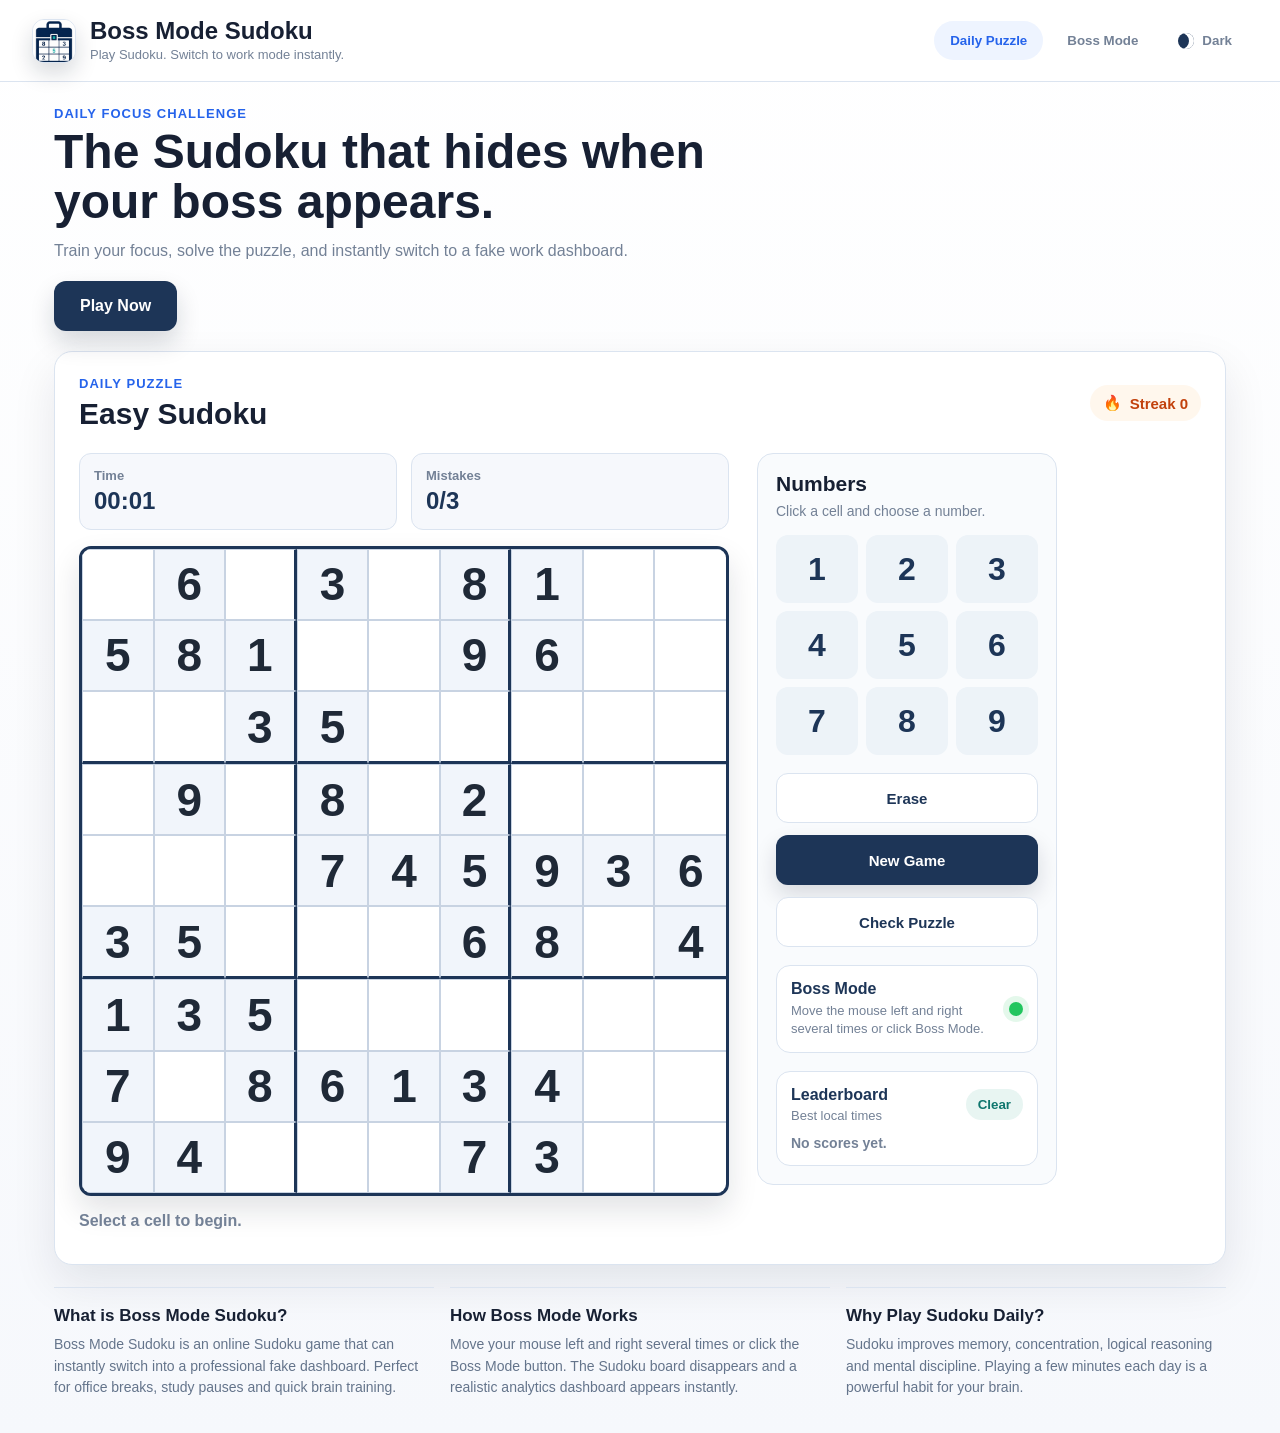
==== commit ddaa0315: "Dark mode" ====
--- a/index.html
+++ b/index.html
@@ -16,13 +16,16 @@
   />
 
   <link rel="stylesheet" href="style.css" />
+  <link rel="icon" type="image/png" href="assets/logo-icon.png" />
 </head>
 <body>
 
 <header class="app-header">
 
   <div class="brand">
-    <div class="brand-icon">B</div>
+    <div class="brand-icon">
+      <img src="assets/logo-icon.png" alt="Boss Mode Sudoku logo" />
+    </div>
 
     <div>
       <h1>Boss Mode Sudoku</h1>
@@ -33,6 +36,10 @@
   <nav class="header-nav">
     <button class="nav-item active">Daily Puzzle</button>
     <button class="nav-item" id="bossModeBtn">Boss Mode</button>
+    <button class="nav-item theme-toggle" id="themeToggle" type="button" aria-pressed="false">
+      <span class="theme-toggle-icon" aria-hidden="true"></span>
+      <span id="themeToggleText">Dark</span>
+    </button>
   </nav>
 
 </header>
--- a/style.css
+++ b/style.css
@@ -29,6 +29,23 @@
   font-family: Inter, Arial, Helvetica, sans-serif;
 }
 
+body.dark-mode {
+  --blue: #8ab4f8;
+  --blue-dark: #e8eaed;
+  --blue-soft: #2d2d2d;
+  --blue-hover: #3a3a3a;
+  --accent: #23d18b;
+  --accent-soft: #17382c;
+  --text: #e8eaed;
+  --muted: #a6a6a6;
+  --border: #3a3a3a;
+  --bg: #151515;
+  --card: #242424;
+  --error-soft: #3a1f22;
+  --shadow: 0 18px 45px rgba(0, 0, 0, 0.28);
+  background: #151515;
+}
+
 .app-header {
   height: 82px;
   padding: 0 32px;
@@ -50,14 +67,19 @@
   width: 44px;
   height: 44px;
   border-radius: 12px;
-  background: var(--blue-dark);
-  color: white;
+  background: var(--card);
+  border: 1px solid var(--border);
   display: flex;
   align-items: center;
   justify-content: center;
-  font-size: 24px;
-  font-weight: 900;
+  overflow: hidden;
   box-shadow: 0 10px 22px rgba(15, 23, 42, 0.16);
+}
+
+.brand-icon img {
+  width: 100%;
+  height: 100%;
+  object-fit: cover;
 }
 
 .brand h1 {
@@ -90,6 +112,25 @@
 .nav-item.active {
   color: var(--blue);
   background: var(--blue-soft);
+}
+
+.theme-toggle {
+  display: inline-flex;
+  align-items: center;
+  gap: 8px;
+}
+
+.theme-toggle-icon {
+  width: 16px;
+  height: 16px;
+  border-radius: 50%;
+  background: var(--blue-dark);
+  box-shadow: inset -5px 0 0 var(--card);
+}
+
+body.dark-mode .theme-toggle-icon {
+  background: var(--accent);
+  box-shadow: 0 0 0 4px rgba(94, 234, 212, 0.12);
 }
 
 .app-shell {
@@ -662,6 +703,87 @@
   transform: translateY(-2px);
 }
 
+body.dark-mode .app-header {
+  background: rgba(31, 31, 31, 0.94);
+}
+
+body.dark-mode .secondary-btn,
+body.dark-mode .focus-box,
+body.dark-mode .leaderboard-box {
+  background: #2b2b2b;
+}
+
+body.dark-mode .game-card,
+body.dark-mode .side-panel,
+body.dark-mode .info-box,
+body.dark-mode .number-pad button,
+body.dark-mode .leaderboard-list li {
+  background: #242424;
+}
+
+body.dark-mode .sudoku-board {
+  background: #e8eaed;
+  border-color: #e8eaed;
+  box-shadow: 0 18px 40px rgba(0, 0, 0, 0.32);
+}
+
+body.dark-mode .cell {
+  background: #1f1f1f;
+  border-color: #3a3a3a;
+  color: #e8eaed;
+}
+
+body.dark-mode .cell:hover {
+  background: #2b2b2b;
+}
+
+body.dark-mode .cell.fixed {
+  background: #2a2a2a;
+  color: #ffffff;
+}
+
+body.dark-mode .cell.related {
+  background: #262d35;
+}
+
+body.dark-mode .cell.selected {
+  background: #17382c;
+  box-shadow: inset 0 0 0 3px #23d18b;
+}
+
+body.dark-mode .cell.same-number {
+  background: #17382c;
+  color: #5eead4;
+}
+
+body.dark-mode .cell:nth-child(3n) {
+  border-right-color: #e8eaed;
+}
+
+body.dark-mode .cell:nth-child(n + 19):nth-child(-n + 27),
+body.dark-mode .cell:nth-child(n + 46):nth-child(-n + 54) {
+  border-bottom-color: #e8eaed;
+}
+
+body.dark-mode .number-pad button:hover {
+  background: #333333;
+}
+
+body.dark-mode .status-pill {
+  background: #2f2518;
+  color: #f5c16c;
+}
+
+body.dark-mode .seo-card h3 {
+  color: var(--text);
+}
+
+body.dark-mode .hero-play-btn,
+body.dark-mode .primary-btn {
+  background: var(--accent);
+  color: #0b1020;
+}
+
 .hidden {
   display: none;
 }
@@ -706,9 +828,18 @@
   .app-header {
     height: auto;
     padding: 18px;
+    flex-wrap: wrap;
+    gap: 14px;
   }
 
   .header-nav {
+    display: flex;
+    width: 100%;
+    justify-content: flex-start;
+    overflow-x: auto;
+  }
+
+  .nav-item.active {
     display: none;
   }
 
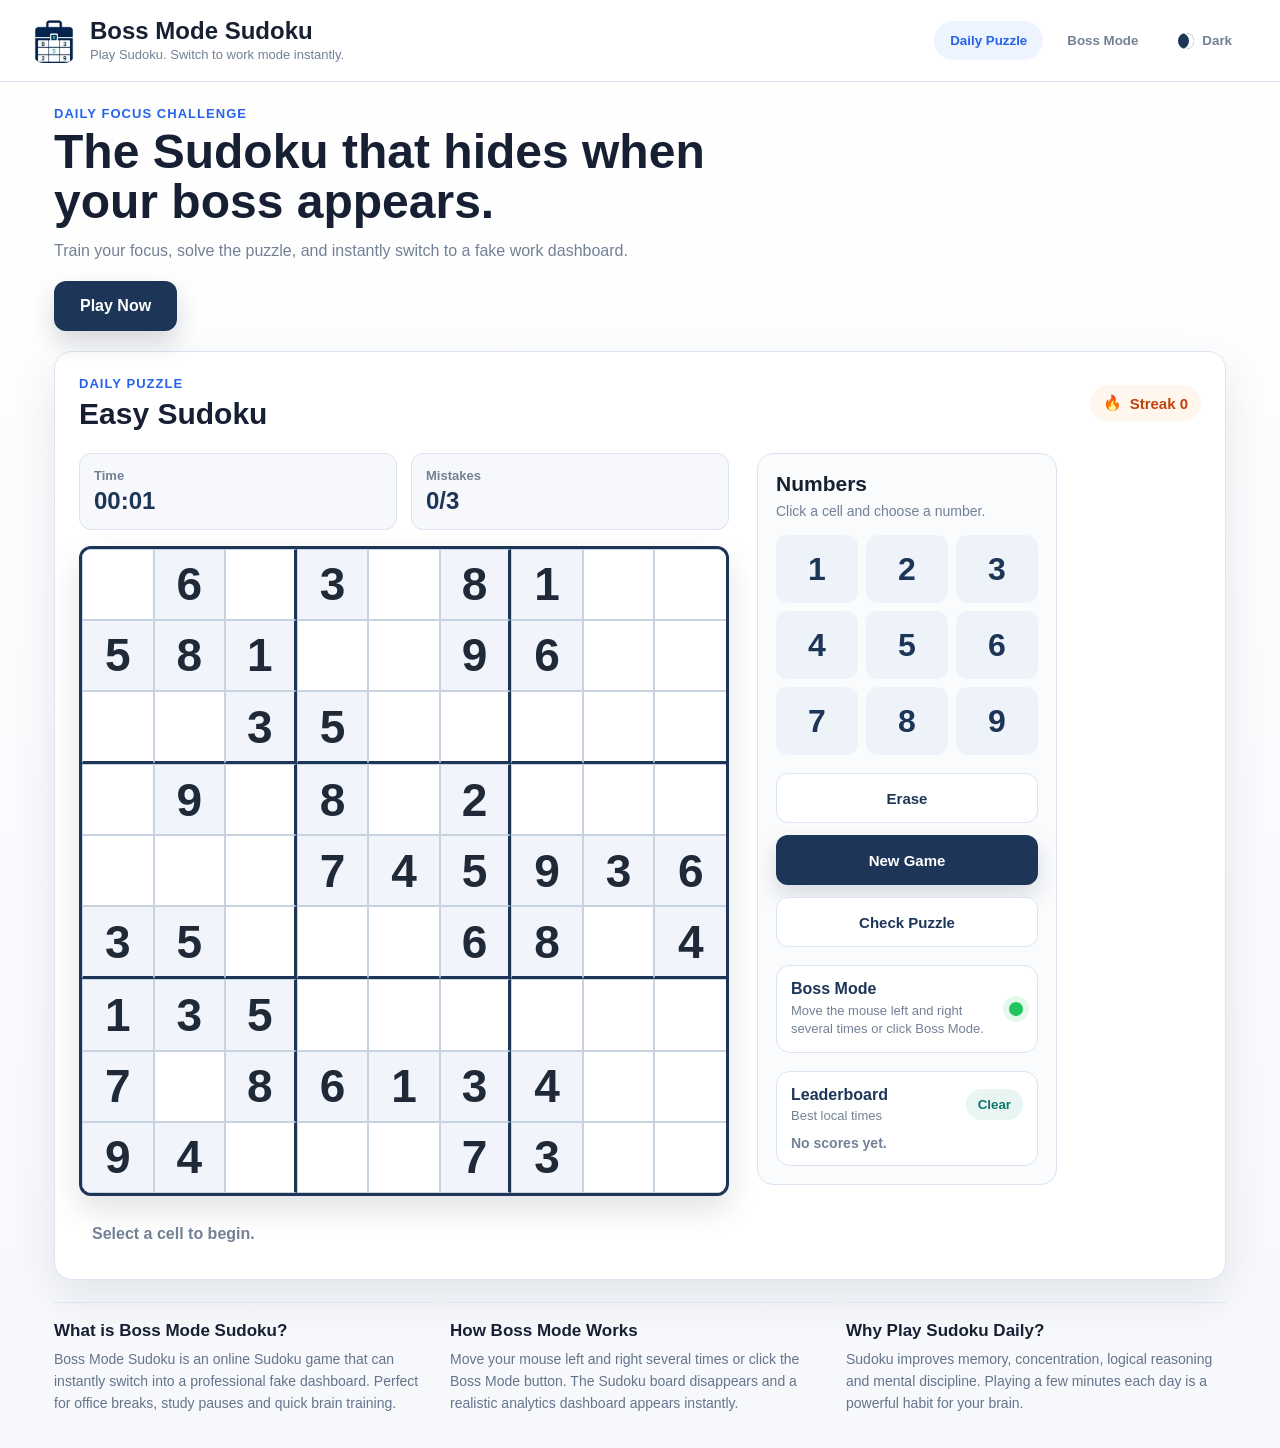
==== commit 7cc8adfd: "New adds" ====
--- a/index.html
+++ b/index.html
@@ -16,7 +16,7 @@
   />
 
   <link rel="stylesheet" href="style.css" />
-  <link rel="icon" type="image/png" href="assets/logo-icon.png" />
+  <link rel="icon" type="image/png" href="assets/logo-icon-transparent.png" />
 </head>
 <body>
 
@@ -24,7 +24,7 @@
 
   <div class="brand">
     <div class="brand-icon">
-      <img src="assets/logo-icon.png" alt="Boss Mode Sudoku logo" />
+      <img src="assets/logo-icon-transparent.png" alt="Boss Mode Sudoku logo" />
     </div>
 
     <div>
@@ -70,7 +70,7 @@
       </div>
 
       <div class="status-pill">
-        <span>🔥</span>
+        <span>&#128293;</span>
         <strong id="streakText">Streak 0</strong>
       </div>
 
--- a/style.css
+++ b/style.css
@@ -67,13 +67,12 @@
   width: 44px;
   height: 44px;
   border-radius: 12px;
-  background: var(--card);
-  border: 1px solid var(--border);
+  background: transparent;
+  border: none;
   display: flex;
   align-items: center;
   justify-content: center;
   overflow: hidden;
-  box-shadow: 0 10px 22px rgba(15, 23, 42, 0.16);
 }
 
 .brand-icon img {
@@ -195,6 +194,17 @@
   border-radius: 18px;
   padding: 24px;
   box-shadow: var(--shadow);
+  transition: border-color 0.2s ease, box-shadow 0.2s ease;
+}
+
+.game-card.is-solved {
+  border-color: rgba(15, 118, 110, 0.45);
+  box-shadow: 0 18px 45px rgba(15, 118, 110, 0.13);
+}
+
+.game-card.is-game-over {
+  border-color: rgba(239, 68, 68, 0.45);
+  box-shadow: 0 18px 45px rgba(239, 68, 68, 0.12);
 }
 
 .game-top {
@@ -227,6 +237,10 @@
   align-items: start;
 }
 
+.board-wrap {
+  min-width: 0;
+}
+
 .board-header {
   display: flex;
   gap: 14px;
@@ -256,6 +270,7 @@
 
 .sudoku-board {
   width: 100%;
+  max-width: 650px;
   aspect-ratio: 1 / 1;
   display: grid;
   grid-template-columns: repeat(9, 1fr);
@@ -264,6 +279,17 @@
   overflow: hidden;
   background: var(--blue-dark);
   box-shadow: 0 14px 30px rgba(15, 23, 42, 0.12);
+  transition: border-color 0.2s ease, box-shadow 0.2s ease, opacity 0.2s ease;
+}
+
+.sudoku-board.is-locked .cell {
+  cursor: default;
+}
+
+.game-card.is-solved .number-pad button,
+.game-card.is-game-over .number-pad button {
+  cursor: default;
+  opacity: 0.62;
 }
 
 .cell {
@@ -335,6 +361,33 @@
   color: var(--muted);
   font-weight: 800;
   font-size: 16px;
+  line-height: 1.35;
+  padding: 10px 12px;
+  border: 1px solid transparent;
+  border-radius: 12px;
+  background: transparent;
+}
+
+.message.info {
+  color: var(--muted);
+}
+
+.message.success {
+  color: #0f766e;
+  border-color: rgba(15, 118, 110, 0.22);
+  background: rgba(15, 118, 110, 0.08);
+}
+
+.message.warning {
+  color: #b45309;
+  border-color: rgba(245, 158, 11, 0.28);
+  background: rgba(245, 158, 11, 0.09);
+}
+
+.message.danger {
+  color: var(--error);
+  border-color: rgba(239, 68, 68, 0.25);
+  background: rgba(239, 68, 68, 0.08);
 }
 
 .side-panel {
@@ -774,6 +827,34 @@
   color: #f5c16c;
 }
 
+body.dark-mode .message.success {
+  color: #5eead4;
+  border-color: rgba(94, 234, 212, 0.28);
+  background: rgba(35, 209, 139, 0.11);
+}
+
+body.dark-mode .message.warning {
+  color: #f5c16c;
+  border-color: rgba(245, 193, 108, 0.28);
+  background: rgba(245, 193, 108, 0.1);
+}
+
+body.dark-mode .message.danger {
+  color: #f87171;
+  border-color: rgba(248, 113, 113, 0.28);
+  background: rgba(248, 113, 113, 0.1);
+}
+
+body.dark-mode .game-card.is-solved {
+  border-color: rgba(94, 234, 212, 0.45);
+  box-shadow: 0 18px 45px rgba(35, 209, 139, 0.12);
+}
+
+body.dark-mode .game-card.is-game-over {
+  border-color: rgba(248, 113, 113, 0.5);
+  box-shadow: 0 18px 45px rgba(248, 113, 113, 0.1);
+}
+
 body.dark-mode .seo-card h3 {
   color: var(--text);
 }
@@ -833,18 +914,30 @@
   }
 
   .header-nav {
-    display: flex;
+    display: grid;
+    grid-template-columns: repeat(2, minmax(0, 1fr));
     width: 100%;
-    justify-content: flex-start;
-    overflow-x: auto;
+    gap: 10px;
   }
 
   .nav-item.active {
     display: none;
   }
 
+  .nav-item {
+    min-height: 44px;
+    padding: 10px 12px;
+    text-align: center;
+  }
+
   .game-layout {
     grid-template-columns: 1fr;
+    gap: 22px;
+  }
+
+  .sudoku-board {
+    max-width: 640px;
+    margin: 0 auto;
   }
 
   .side-panel {
@@ -867,15 +960,28 @@
 
 @media (max-width: 560px) {
   .app-shell {
-    padding: 16px 10px;
+    padding: 14px 10px 24px;
+  }
+
+  .app-header {
+    padding: 14px;
+  }
+
+  .brand {
+    gap: 10px;
+    min-width: 0;
   }
 
   .hero h2 {
-    font-size: 34px;
+    font-size: 30px;
   }
 
   .hero p {
-    font-size: 16px;
+    font-size: 15px;
+  }
+
+  .hero-play-btn {
+    width: 100%;
   }
 
   .game-card {
@@ -890,7 +996,7 @@
   }
 
   .game-top h2 {
-    font-size: 28px;
+    font-size: 26px;
   }
 
   .brand h1 {
@@ -911,8 +1017,8 @@
   }
 
   .info-box {
-    padding: 12px;
-    border-radius: 16px;
+    padding: 10px;
+    border-radius: 12px;
   }
 
   .info-box strong {
@@ -921,6 +1027,20 @@
 
   .sudoku-board {
     border-radius: 10px;
+    border-width: 2px;
+  }
+
+  .cell {
+    font-size: clamp(18px, 7vw, 30px);
+  }
+
+  .cell:nth-child(3n) {
+    border-right-width: 2px;
+  }
+
+  .cell:nth-child(n + 19):nth-child(-n + 27),
+  .cell:nth-child(n + 46):nth-child(-n + 54) {
+    border-bottom-width: 2px;
   }
 
   .side-panel {
@@ -938,6 +1058,21 @@
     font-size: 28px;
   }
 
+  .actions {
+    gap: 10px;
+  }
+
+  .primary-btn,
+  .secondary-btn,
+  .share-btn {
+    height: 48px;
+  }
+
+  .message {
+    font-size: 14px;
+    padding: 9px 10px;
+  }
+
   .work-screen {
     padding: 20px;
   }
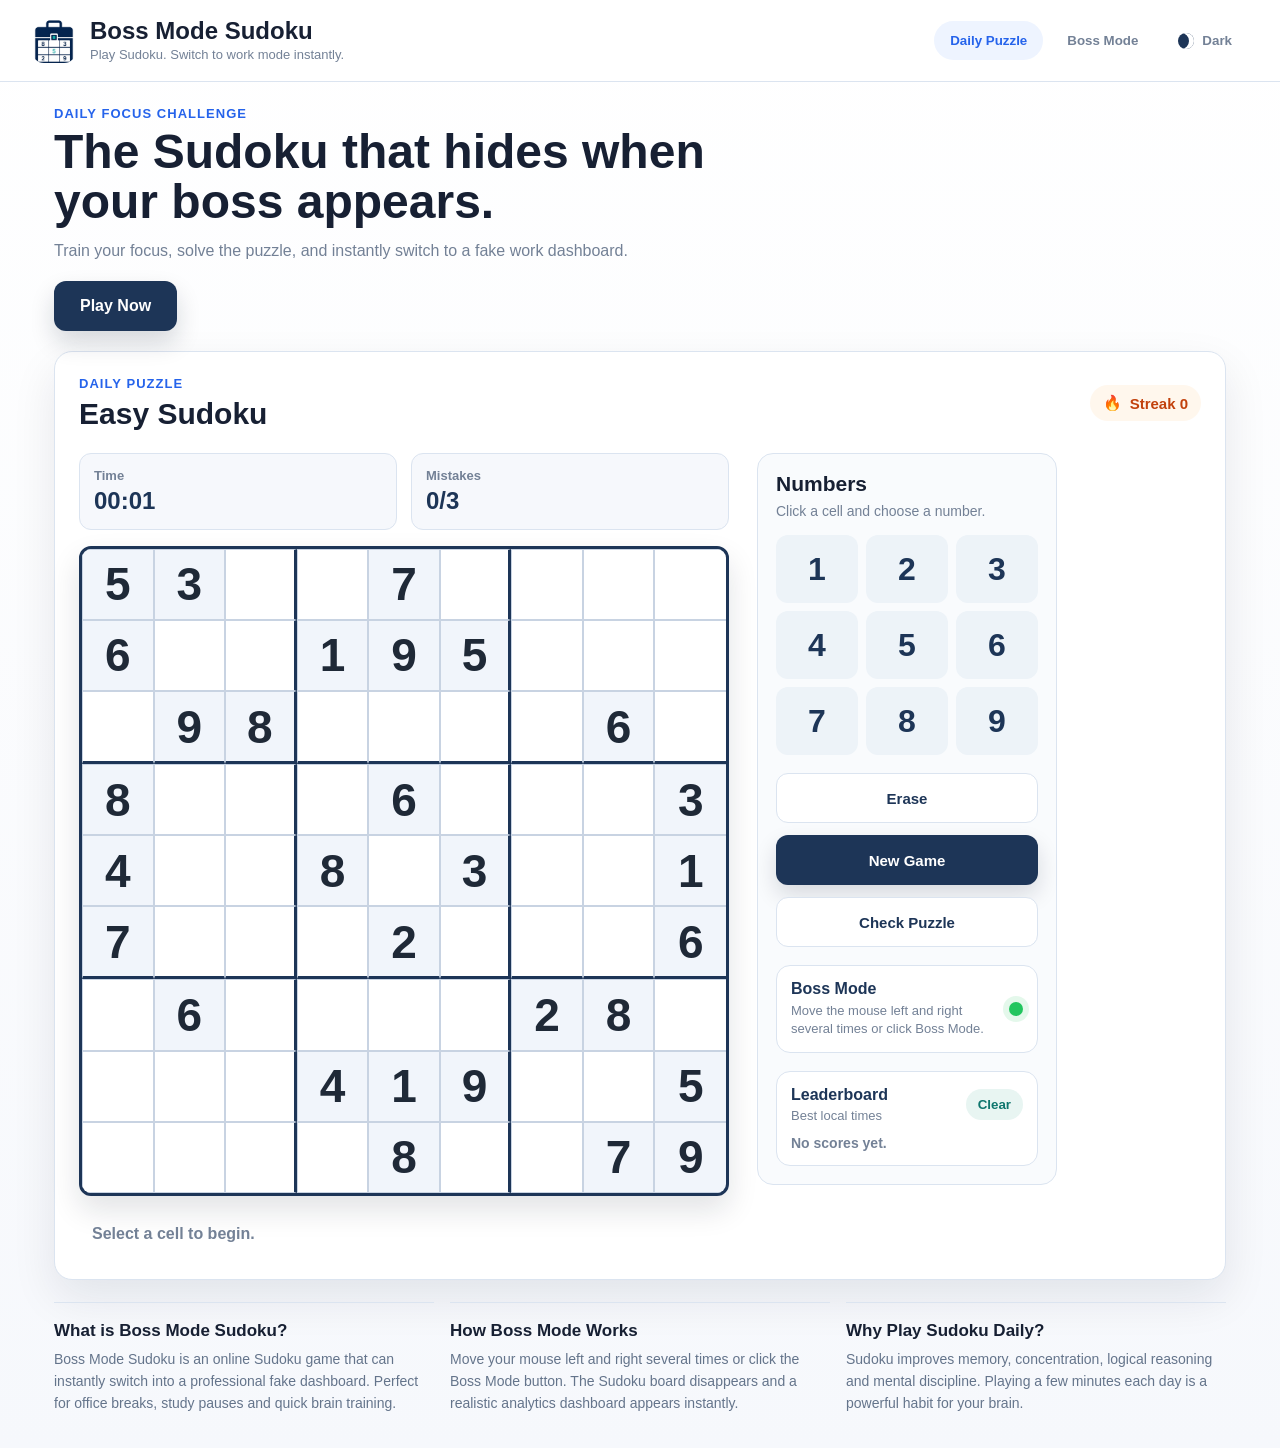
==== commit 2ab9ac28: "Google verificacao" ====
--- a/index.html
+++ b/index.html
@@ -207,31 +207,52 @@
 
     <div>
       <h2>Performance Dashboard</h2>
-      <p>Quarterly analytics overview</p>
-    </div>
-
-    <button id="restoreBtn">Resume Session</button>
+      <p>Operations summary - Q3 planning workspace</p>
+    </div>
+
+    <div class="work-header-actions">
+      <span class="sync-status">Synced 2 min ago</span>
+      <button id="restoreBtn">Resume Session</button>
+    </div>
 
   </div>
 
   <div class="work-grid">
 
     <div class="work-card">
-      <span>Revenue</span>
+      <div class="metric-header">
+        <span>Revenue</span>
+        <em class="work-badge green">On Track</em>
+      </div>
       <strong>$48,920</strong>
-      <p class="positive">+12.4% this month</p>
+      <p class="positive">+12.4% vs previous month</p>
     </div>
 
     <div class="work-card">
-      <span>Tasks</span>
+      <div class="metric-header">
+        <span>Tasks</span>
+        <em class="work-badge orange">Review</em>
+      </div>
       <strong>27</strong>
-      <p>8 pending review</p>
+      <p>8 pending stakeholder review</p>
     </div>
 
     <div class="work-card">
-      <span>Meetings</span>
+      <div class="metric-header">
+        <span>Risk Index</span>
+        <em class="work-badge blue">Stable</em>
+      </div>
+      <strong>4.2</strong>
+      <p>2 items require follow-up</p>
+    </div>
+
+    <div class="work-card">
+      <div class="metric-header">
+        <span>Meetings</span>
+        <em class="work-badge gray">Today</em>
+      </div>
       <strong>5</strong>
-      <p>Today</p>
+      <p>Next briefing at 3:30 PM</p>
     </div>
 
   </div>
@@ -246,6 +267,7 @@
         <thead>
           <tr>
             <th>Project</th>
+            <th>Owner</th>
             <th>Status</th>
             <th>Deadline</th>
           </tr>
@@ -254,26 +276,37 @@
         <tbody>
           <tr>
             <td>Client Report</td>
-            <td>In Progress</td>
+            <td>Finance Ops</td>
+            <td><span class="work-badge blue">In Progress</span></td>
             <td>Today</td>
           </tr>
 
           <tr>
             <td>Budget Review</td>
-            <td>Pending</td>
+            <td>Strategy</td>
+            <td><span class="work-badge orange">Pending</span></td>
             <td>Tomorrow</td>
           </tr>
 
           <tr>
             <td>Marketing Analysis</td>
-            <td>Completed</td>
+            <td>Growth</td>
+            <td><span class="work-badge green">Completed</span></td>
             <td>Yesterday</td>
           </tr>
 
           <tr>
             <td>Performance Forecast</td>
-            <td>In Progress</td>
+            <td>Analytics</td>
+            <td><span class="work-badge blue">In Progress</span></td>
             <td>Friday</td>
+          </tr>
+
+          <tr>
+            <td>Vendor Alignment</td>
+            <td>Procurement</td>
+            <td><span class="work-badge gray">Queued</span></td>
+            <td>Next week</td>
           </tr>
         </tbody>
       </table>
@@ -282,20 +315,45 @@
 
     <div class="work-notes">
 
-      <h3>Internal Notes</h3>
+      <div class="panel-heading">
+        <h3>Pipeline Trend</h3>
+        <span>Last 6 weeks</span>
+      </div>
 
       <p>
-        Final review scheduled for the afternoon. Please update all figures
-        before the next status meeting.
+        Revenue quality is improving while review volume remains elevated.
+        Prepare updated assumptions before the afternoon status meeting.
       </p>
 
-      <div class="fake-chart">
-        <div style="height:42%"></div>
-        <div style="height:65%"></div>
-        <div style="height:54%"></div>
-        <div style="height:78%"></div>
-        <div style="height:90%"></div>
-        <div style="height:70%"></div>
+      <div class="fake-chart" aria-hidden="true">
+        <div class="chart-grid"></div>
+        <div class="chart-bar" style="height:42%"><span>W1</span></div>
+        <div class="chart-bar" style="height:58%"><span>W2</span></div>
+        <div class="chart-bar" style="height:51%"><span>W3</span></div>
+        <div class="chart-bar" style="height:72%"><span>W4</span></div>
+        <div class="chart-bar" style="height:84%"><span>W5</span></div>
+        <div class="chart-bar" style="height:68%"><span>W6</span></div>
+        <svg class="trend-line" viewBox="0 0 300 140" preserveAspectRatio="none">
+          <polyline points="0,96 60,74 120,82 180,45 240,30 300,52" />
+        </svg>
+      </div>
+
+      <div class="activity-list">
+        <div>
+          <span class="activity-dot green"></span>
+          Forecast model updated
+          <small>12:48 PM</small>
+        </div>
+        <div>
+          <span class="activity-dot orange"></span>
+          Budget variance pending approval
+          <small>11:20 AM</small>
+        </div>
+        <div>
+          <span class="activity-dot blue"></span>
+          Client packet exported
+          <small>9:05 AM</small>
+        </div>
       </div>
 
     </div>
--- a/style.css
+++ b/style.css
@@ -586,6 +586,7 @@
   display: flex;
   align-items: center;
   justify-content: space-between;
+  gap: 24px;
 }
 
 .work-header h2 {
@@ -596,6 +597,18 @@
 
 .work-header p {
   color: #64748b;
+}
+
+.work-header-actions {
+  display: flex;
+  align-items: center;
+  gap: 14px;
+}
+
+.sync-status {
+  color: #64748b;
+  font-size: 13px;
+  font-weight: 700;
 }
 
 .work-header button {
@@ -612,23 +625,30 @@
   max-width: 1100px;
   margin: 0 auto 24px;
   display: grid;
-  grid-template-columns: repeat(3, 1fr);
+  grid-template-columns: repeat(4, 1fr);
   gap: 18px;
 }
 
 .work-card {
   background: #fff;
   border: 1px solid #dbe4f0;
-  border-radius: 18px;
-  padding: 22px;
+  border-radius: 14px;
+  padding: 20px;
   box-shadow: 0 12px 30px rgba(15, 23, 42, 0.06);
 }
 
-.work-card span {
-  display: block;
+.metric-header {
+  display: flex;
+  align-items: center;
+  justify-content: space-between;
+  gap: 10px;
+  margin-bottom: 12px;
+}
+
+.metric-header span {
   color: #64748b;
   font-size: 14px;
-  margin-bottom: 10px;
+  font-weight: 700;
 }
 
 .work-card strong {
@@ -651,7 +671,7 @@
   max-width: 1100px;
   margin: 0 auto;
   display: grid;
-  grid-template-columns: 1.6fr 0.9fr;
+  grid-template-columns: 1.55fr 0.95fr;
   gap: 18px;
 }
 
@@ -659,7 +679,7 @@
 .work-notes {
   background: #fff;
   border: 1px solid #dbe4f0;
-  border-radius: 18px;
+  border-radius: 14px;
   padding: 24px;
   box-shadow: 0 12px 30px rgba(15, 23, 42, 0.06);
 }
@@ -677,7 +697,7 @@
 
 .work-table th,
 .work-table td {
-  padding: 16px;
+  padding: 14px 16px;
   border-bottom: 1px solid #e5eaf2;
   text-align: left;
 }
@@ -692,27 +712,53 @@
   font-weight: 600;
 }
 
-.badge {
-  display: inline-block;
+.work-badge {
+  display: inline-flex;
+  align-items: center;
+  white-space: nowrap;
   padding: 6px 10px;
   border-radius: 999px;
   font-size: 12px;
   font-weight: 800;
-}
-
-.badge.blue {
+  font-style: normal;
+}
+
+.work-badge.blue {
   background: #dbeafe;
   color: #1d4ed8;
 }
 
-.badge.orange {
+.work-badge.orange {
   background: #ffedd5;
   color: #c2410c;
 }
 
-.badge.green {
+.work-badge.green {
   background: #dcfce7;
   color: #15803d;
+}
+
+.work-badge.gray {
+  background: #f1f5f9;
+  color: #475569;
+}
+
+.panel-heading {
+  display: flex;
+  align-items: baseline;
+  justify-content: space-between;
+  gap: 12px;
+  margin-bottom: 14px;
+}
+
+.panel-heading h3 {
+  margin-bottom: 0;
+}
+
+.panel-heading span {
+  color: #64748b;
+  font-size: 13px;
+  font-weight: 700;
 }
 
 .work-notes p {
@@ -723,19 +769,101 @@
 
 .fake-chart {
   height: 220px;
-  display: flex;
+  position: relative;
+  display: grid;
+  grid-template-columns: repeat(6, 1fr);
   align-items: end;
   gap: 12px;
-  padding: 18px;
+  padding: 18px 18px 30px;
   border-radius: 16px;
   background: #f8fafc;
   border: 1px solid #e2e8f0;
-}
-
-.fake-chart div {
-  flex: 1;
+  overflow: hidden;
+}
+
+.chart-grid {
+  position: absolute;
+  inset: 18px 18px 30px;
+  background:
+    linear-gradient(to top, rgba(148, 163, 184, 0.22) 1px, transparent 1px);
+  background-size: 100% 33.33%;
+}
+
+.chart-bar {
+  position: relative;
+  z-index: 2;
   border-radius: 10px 10px 0 0;
   background: linear-gradient(180deg, #60a5fa, #2563eb);
+  min-height: 28px;
+}
+
+.chart-bar span {
+  position: absolute;
+  bottom: -22px;
+  left: 50%;
+  transform: translateX(-50%);
+  color: #64748b;
+  font-size: 11px;
+  font-weight: 800;
+}
+
+.trend-line {
+  position: absolute;
+  z-index: 3;
+  left: 18px;
+  right: 18px;
+  bottom: 42px;
+  width: calc(100% - 36px);
+  height: 130px;
+  overflow: visible;
+}
+
+.trend-line polyline {
+  fill: none;
+  stroke: #14b8a6;
+  stroke-width: 4;
+  stroke-linecap: round;
+  stroke-linejoin: round;
+}
+
+.activity-list {
+  display: grid;
+  gap: 10px;
+  margin-top: 18px;
+}
+
+.activity-list div {
+  display: grid;
+  grid-template-columns: auto 1fr auto;
+  align-items: center;
+  gap: 10px;
+  color: #172033;
+  font-size: 13px;
+  font-weight: 700;
+}
+
+.activity-list small {
+  color: #64748b;
+  font-size: 12px;
+  font-weight: 700;
+}
+
+.activity-dot {
+  width: 9px;
+  height: 9px;
+  border-radius: 50%;
+}
+
+.activity-dot.green {
+  background: #22c55e;
+}
+
+.activity-dot.orange {
+  background: #f97316;
+}
+
+.activity-dot.blue {
+  background: #2563eb;
 }
 
 .share-btn {
@@ -948,9 +1076,12 @@
     height: 62px;
   }
 
-  .work-main,
+  .work-main {
+    grid-template-columns: 1fr;
+  }
+
   .work-grid {
-    grid-template-columns: 1fr;
+    grid-template-columns: repeat(2, 1fr);
   }
 
   .seo-section {
@@ -1083,6 +1214,12 @@
     gap: 14px;
   }
 
+  .work-header-actions {
+    width: 100%;
+    align-items: stretch;
+    flex-direction: column;
+  }
+
   .work-table {
     overflow-x: auto;
   }
@@ -1090,4 +1227,25 @@
   .work-header h2 {
     font-size: 28px;
   }
-}
+
+  .work-grid {
+    grid-template-columns: 1fr;
+  }
+
+  .work-table,
+  .work-notes {
+    padding: 18px;
+  }
+
+  .work-table table {
+    min-width: 640px;
+  }
+
+  .activity-list div {
+    grid-template-columns: auto 1fr;
+  }
+
+  .activity-list small {
+    grid-column: 2;
+  }
+}
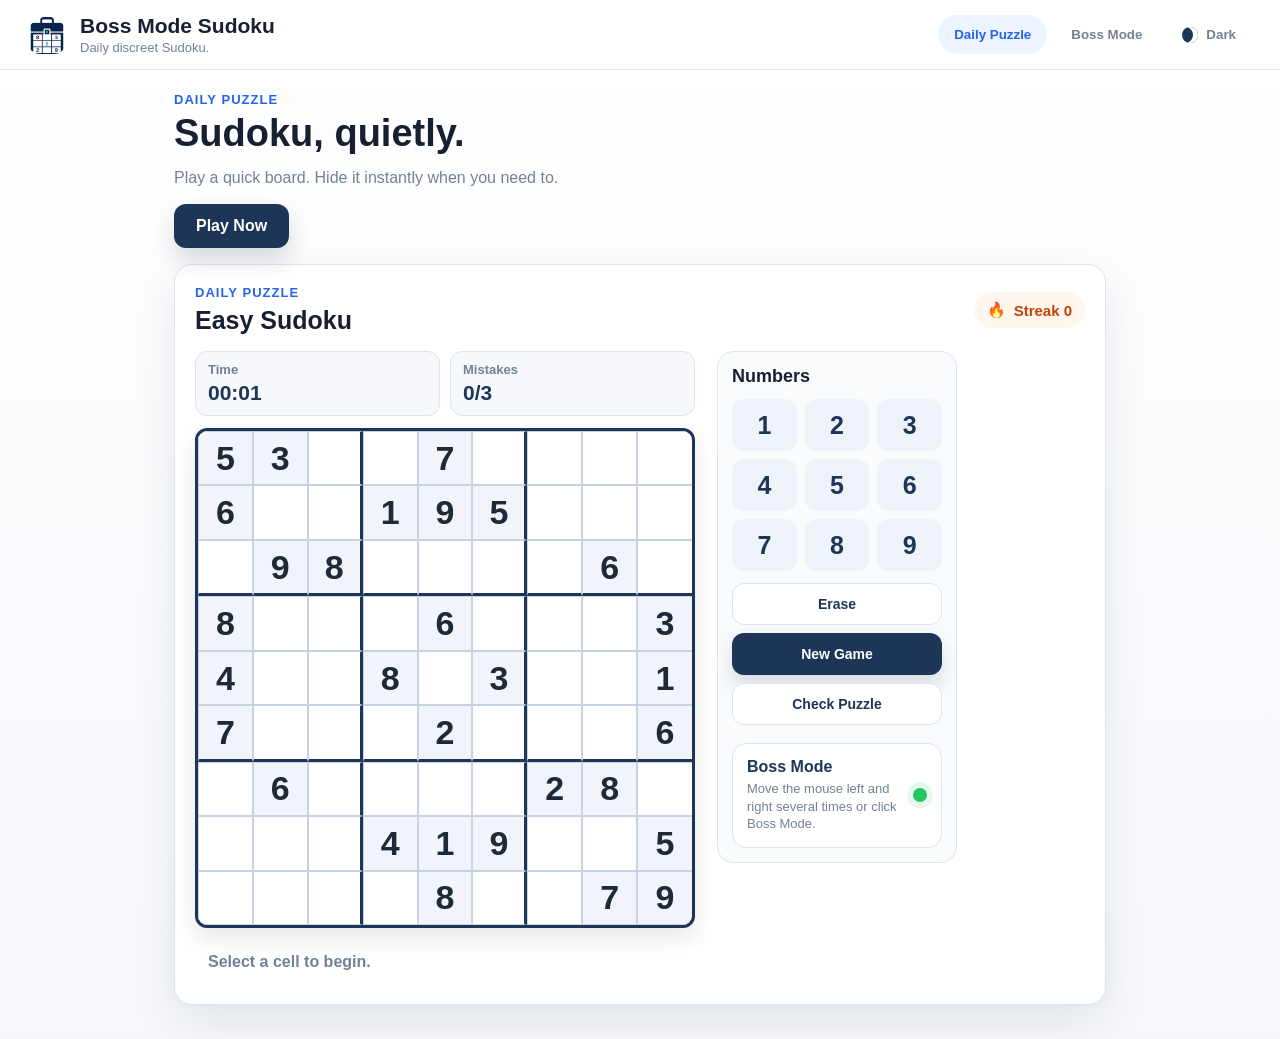
==== commit 60cab2e5: "Simplify Sudoku app layout" ====
--- a/index.html
+++ b/index.html
@@ -29,7 +29,7 @@
 
     <div>
       <h1>Boss Mode Sudoku</h1>
-      <p>Play Sudoku. Switch to work mode instantly.</p>
+      <p>Daily discreet Sudoku.</p>
     </div>
   </div>
 
@@ -48,13 +48,11 @@
 
   <section class="hero">
 
-    <span class="eyebrow">Daily Focus Challenge</span>
-
-    <h2>The Sudoku that hides when your boss appears.</h2>
-
-    <p>
-      Train your focus, solve the puzzle, and instantly switch to a fake work dashboard.
-    </p>
+    <span class="eyebrow">Daily Puzzle</span>
+
+    <h2>Sudoku, quietly.</h2>
+
+    <p>Play a quick board. Hide it instantly when you need to.</p>
 
     <button class="hero-play-btn" id="playNowBtn">Play Now</button>
 
--- a/style.css
+++ b/style.css
@@ -47,8 +47,8 @@
 }
 
 .app-header {
-  height: 82px;
-  padding: 0 32px;
+  height: 70px;
+  padding: 0 28px;
   border-bottom: 1px solid var(--border);
   background: rgba(255, 255, 255, 0.86);
   backdrop-filter: blur(14px);
@@ -64,8 +64,8 @@
 }
 
 .brand-icon {
-  width: 44px;
-  height: 44px;
+  width: 38px;
+  height: 38px;
   border-radius: 12px;
   background: transparent;
   border: none;
@@ -82,7 +82,7 @@
 }
 
 .brand h1 {
-  font-size: 24px;
+  font-size: 21px;
   line-height: 1;
 }
 
@@ -133,14 +133,14 @@
 }
 
 .app-shell {
-  max-width: 1220px;
+  max-width: 980px;
   margin: 0 auto;
-  padding: 24px 24px 34px;
+  padding: 22px 24px 34px;
 }
 
 .hero {
-  max-width: 700px;
-  margin-bottom: 20px;
+  max-width: 560px;
+  margin-bottom: 16px;
 }
 
 .eyebrow {
@@ -154,24 +154,24 @@
 }
 
 .hero h2 {
-  font-size: clamp(32px, 4vw, 48px);
-  line-height: 1.04;
+  font-size: clamp(28px, 3vw, 38px);
+  line-height: 1.08;
   letter-spacing: 0;
   margin-bottom: 12px;
   color: var(--text);
 }
 
 .hero p {
-  max-width: 660px;
+  max-width: 500px;
   color: var(--muted);
   font-size: 16px;
   line-height: 1.5;
 }
 
 .hero-play-btn {
-  margin-top: 18px;
-  height: 50px;
-  padding: 0 26px;
+  margin-top: 14px;
+  height: 44px;
+  padding: 0 22px;
   border: none;
   border-radius: 12px;
   background: var(--blue-dark);
@@ -192,7 +192,7 @@
   background: var(--card);
   border: 1px solid var(--border);
   border-radius: 18px;
-  padding: 24px;
+  padding: 20px;
   box-shadow: var(--shadow);
   transition: border-color 0.2s ease, box-shadow 0.2s ease;
 }
@@ -211,11 +211,11 @@
   display: flex;
   justify-content: space-between;
   align-items: center;
-  margin-bottom: 22px;
+  margin-bottom: 16px;
 }
 
 .game-top h2 {
-  font-size: 30px;
+  font-size: 25px;
   letter-spacing: 0;
 }
 
@@ -232,8 +232,8 @@
 
 .game-layout {
   display: grid;
-  grid-template-columns: minmax(420px, 650px) 300px;
-  gap: 28px;
+  grid-template-columns: minmax(360px, 500px) 240px;
+  gap: 22px;
   align-items: start;
 }
 
@@ -243,8 +243,8 @@
 
 .board-header {
   display: flex;
-  gap: 14px;
-  margin-bottom: 16px;
+  gap: 10px;
+  margin-bottom: 12px;
 }
 
 .info-box {
@@ -252,7 +252,7 @@
   background: var(--bg);
   border: 1px solid var(--border);
   border-radius: 12px;
-  padding: 14px;
+  padding: 10px 12px;
 }
 
 .info-box span {
@@ -265,12 +265,12 @@
 
 .info-box strong {
   color: var(--blue-dark);
-  font-size: 24px;
+  font-size: 21px;
 }
 
 .sudoku-board {
   width: 100%;
-  max-width: 650px;
+  max-width: 500px;
   aspect-ratio: 1 / 1;
   display: grid;
   grid-template-columns: repeat(9, 1fr);
@@ -278,7 +278,7 @@
   border-radius: 12px;
   overflow: hidden;
   background: var(--blue-dark);
-  box-shadow: 0 14px 30px rgba(15, 23, 42, 0.12);
+  box-shadow: 0 10px 24px rgba(15, 23, 42, 0.1);
   transition: border-color 0.2s ease, box-shadow 0.2s ease, opacity 0.2s ease;
 }
 
@@ -299,7 +299,7 @@
   display: flex;
   align-items: center;
   justify-content: center;
-  font-size: clamp(22px, 4.2vw, 46px);
+  font-size: clamp(20px, 3.2vw, 34px);
   font-weight: 700;
   cursor: pointer;
   user-select: none;
@@ -357,7 +357,7 @@
 
 .message {
   min-height: 28px;
-  margin-top: 16px;
+  margin-top: 12px;
   color: var(--muted);
   font-weight: 800;
   font-size: 16px;
@@ -394,22 +394,20 @@
   background: #f9fbfd;
   border: 1px solid var(--border);
   border-radius: 16px;
-  padding: 18px;
+  padding: 14px;
 }
 
 .panel-title {
-  margin-bottom: 14px;
+  margin-bottom: 12px;
 }
 
 .panel-title h3 {
-  font-size: 21px;
+  font-size: 18px;
   margin-bottom: 6px;
 }
 
 .panel-title p {
-  color: var(--muted);
-  font-size: 14px;
-  line-height: 1.4;
+  display: none;
 }
 
 .number-pad {
@@ -419,12 +417,12 @@
 }
 
 .number-pad button {
-  height: 68px;
+  height: 52px;
   border: none;
   border-radius: 12px;
   background: #edf3f8;
   color: var(--blue-dark);
-  font-size: 32px;
+  font-size: 25px;
   font-weight: 900;
   cursor: pointer;
   transition: transform 0.15s ease, background 0.15s ease, box-shadow 0.15s ease;
@@ -438,16 +436,16 @@
 
 .actions {
   display: grid;
-  gap: 12px;
-  margin-top: 18px;
+  gap: 8px;
+  margin-top: 12px;
 }
 
 .primary-btn,
 .secondary-btn {
-  height: 50px;
+  height: 42px;
   border: none;
   border-radius: 12px;
-  font-size: 15px;
+  font-size: 14px;
   font-weight: 900;
   cursor: pointer;
   transition: transform 0.15s ease, box-shadow 0.15s ease, background 0.15s ease;
@@ -471,6 +469,7 @@
 }
 
 .focus-box {
+  display: none;
   margin-top: 18px;
   padding: 14px;
   border-radius: 14px;
@@ -504,6 +503,7 @@
 }
 
 .leaderboard-box {
+  display: none;
   margin-top: 18px;
   padding: 14px;
   border-radius: 14px;
@@ -998,8 +998,8 @@
 }
 
 .seo-section {
+  display: none;
   margin-top: 22px;
-  display: grid;
   grid-template-columns: repeat(3, 1fr);
   gap: 16px;
 }
@@ -1064,7 +1064,7 @@
   }
 
   .sudoku-board {
-    max-width: 640px;
+    max-width: 500px;
     margin: 0 auto;
   }
 
@@ -1091,7 +1091,7 @@
 
 @media (max-width: 560px) {
   .app-shell {
-    padding: 14px 10px 24px;
+    padding: 14px 12px 24px;
   }
 
   .app-header {
@@ -1104,7 +1104,7 @@
   }
 
   .hero h2 {
-    font-size: 30px;
+    font-size: 28px;
   }
 
   .hero p {
@@ -1116,18 +1116,18 @@
   }
 
   .game-card {
-    padding: 16px;
+    padding: 14px;
     border-radius: 16px;
   }
 
   .game-top {
     align-items: flex-start;
-    gap: 14px;
+    gap: 10px;
     flex-direction: column;
   }
 
   .game-top h2 {
-    font-size: 26px;
+    font-size: 23px;
   }
 
   .brand h1 {
@@ -1139,8 +1139,8 @@
   }
 
   .brand-icon {
-    width: 42px;
-    height: 42px;
+    width: 36px;
+    height: 36px;
   }
 
   .board-header {
@@ -1184,9 +1184,9 @@
   }
 
   .number-pad button {
-    height: 58px;
+    height: 48px;
     border-radius: 10px;
-    font-size: 28px;
+    font-size: 24px;
   }
 
   .actions {
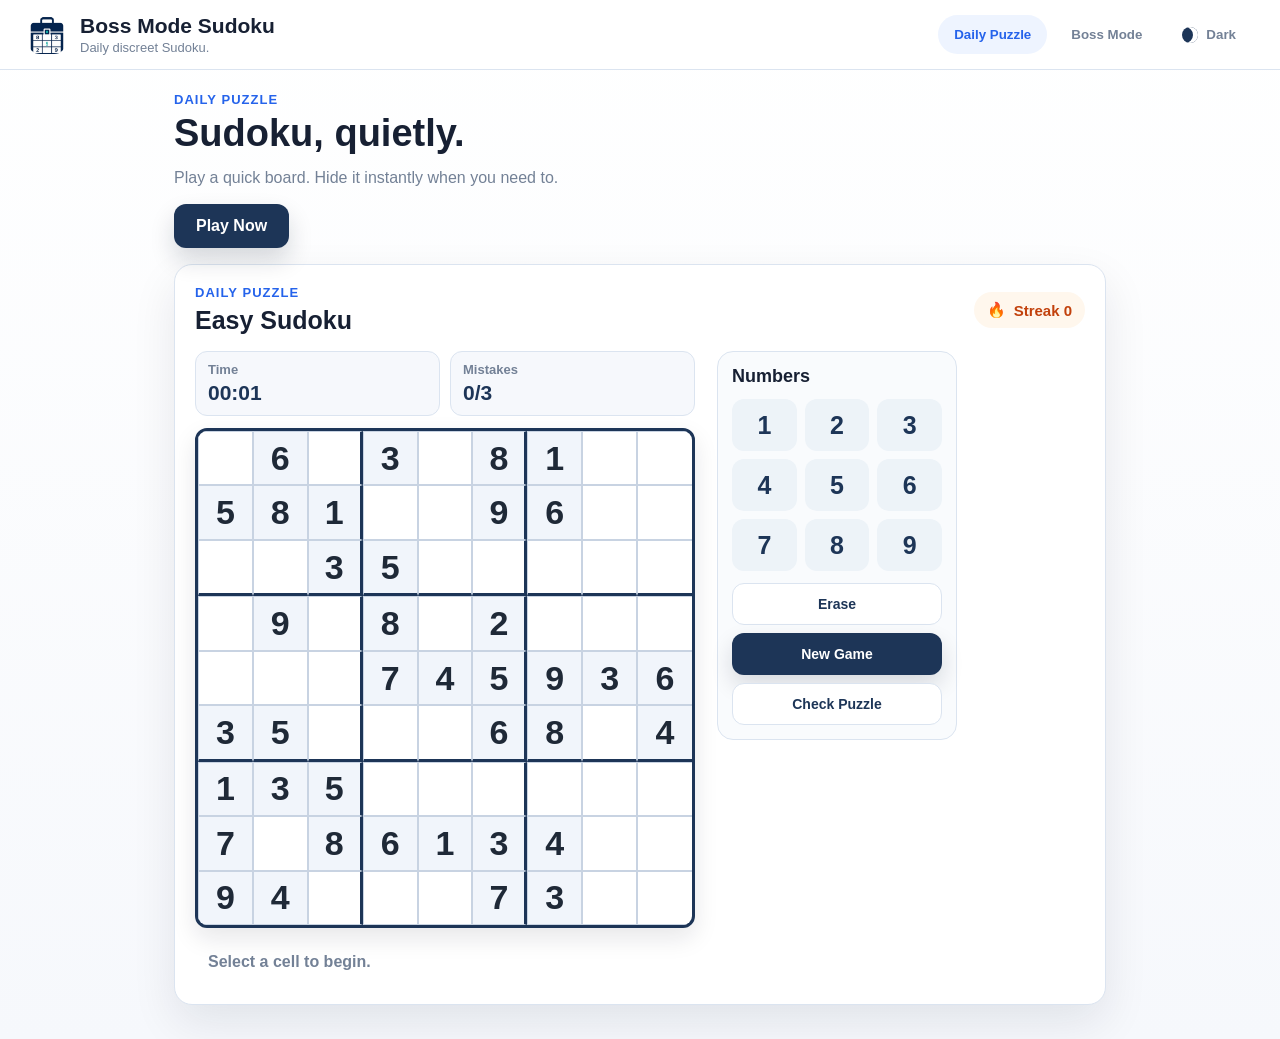
==== commit 85d2be27: "Change Boss Mode trigger to hotspot" ====
--- a/index.html
+++ b/index.html
@@ -19,6 +19,8 @@
   <link rel="icon" type="image/png" href="assets/logo-icon-transparent.png" />
 </head>
 <body>
+
+<div class="boss-hotspot" id="bossHotspot" aria-hidden="true"></div>
 
 <header class="app-header">
 
--- a/style.css
+++ b/style.css
@@ -46,6 +46,16 @@
   background: #151515;
 }
 
+.boss-hotspot {
+  position: fixed;
+  bottom: 0;
+  right: 0;
+  width: 88px;
+  height: 88px;
+  z-index: 800;
+  background: transparent;
+}
+
 .app-header {
   height: 70px;
   padding: 0 28px;
@@ -475,7 +485,6 @@
   border-radius: 14px;
   background: white;
   border: 1px solid var(--border);
-  display: flex;
   align-items: center;
   gap: 14px;
 }
